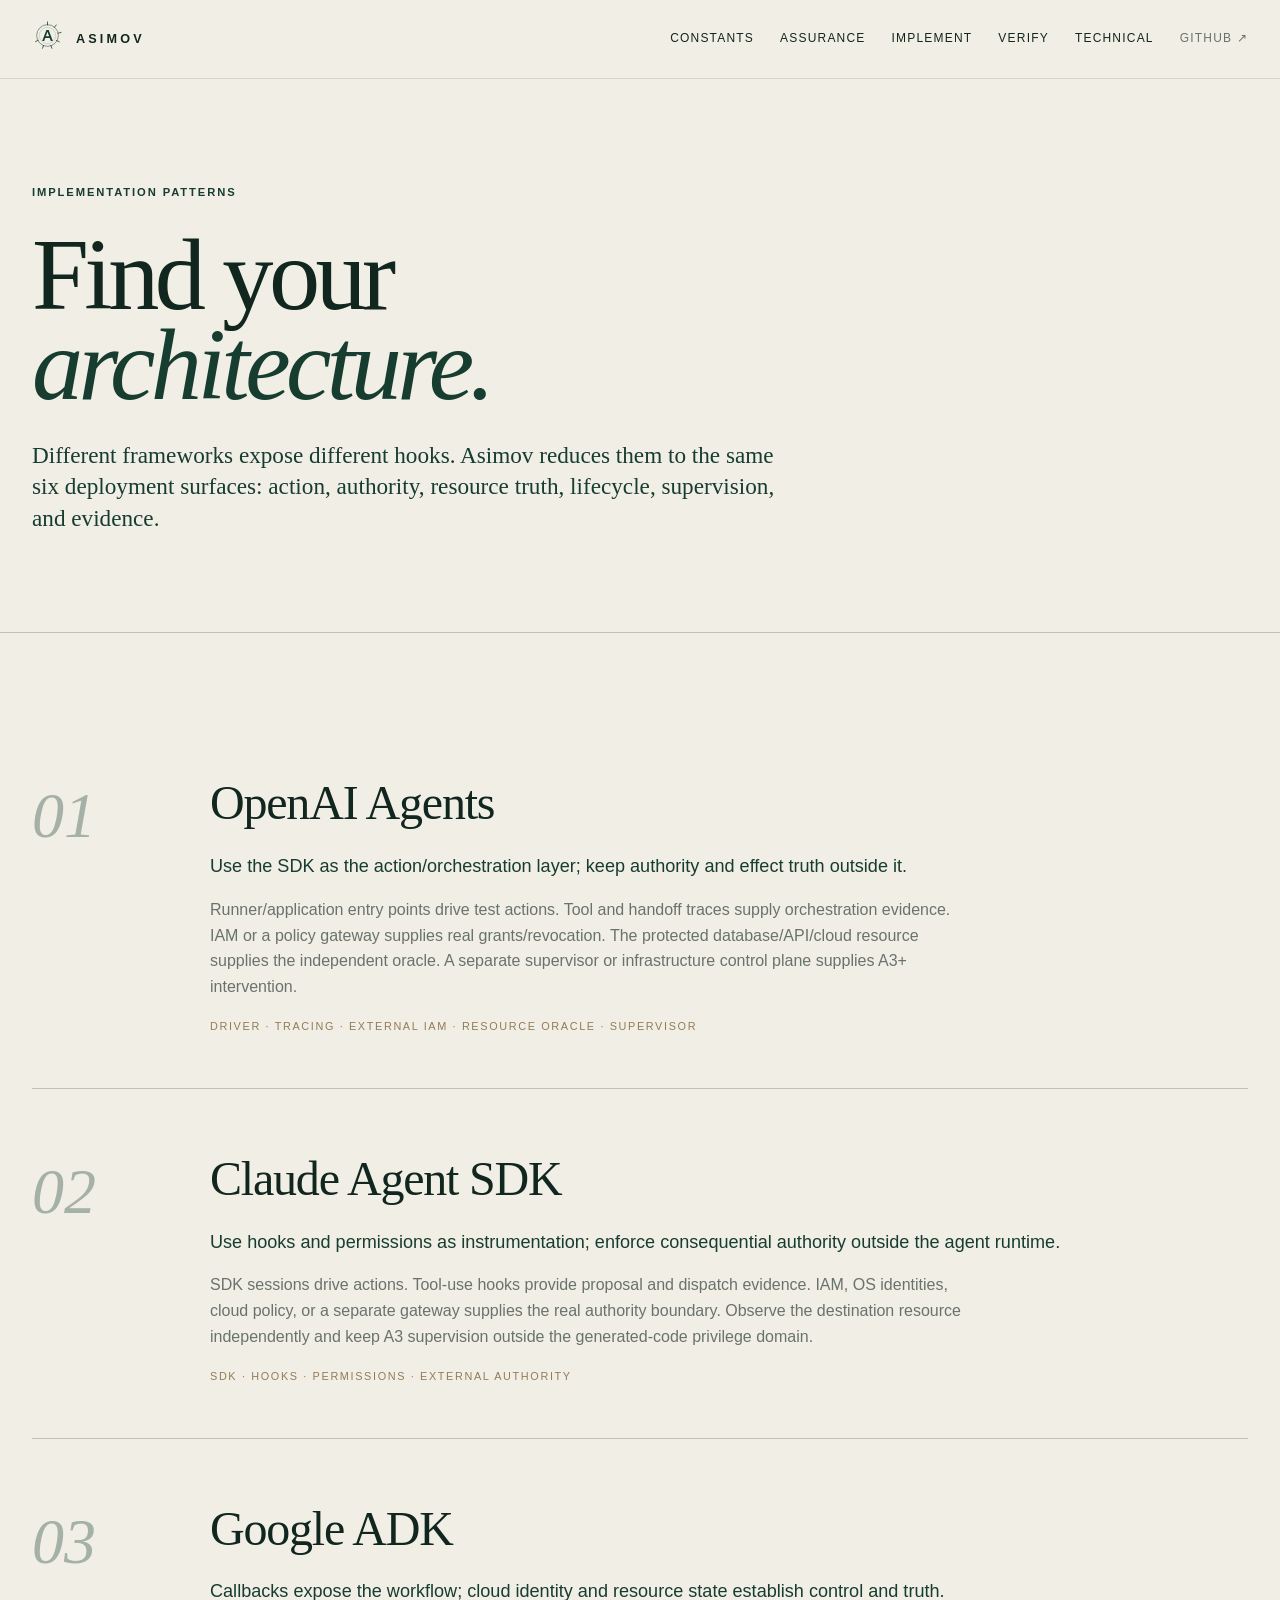
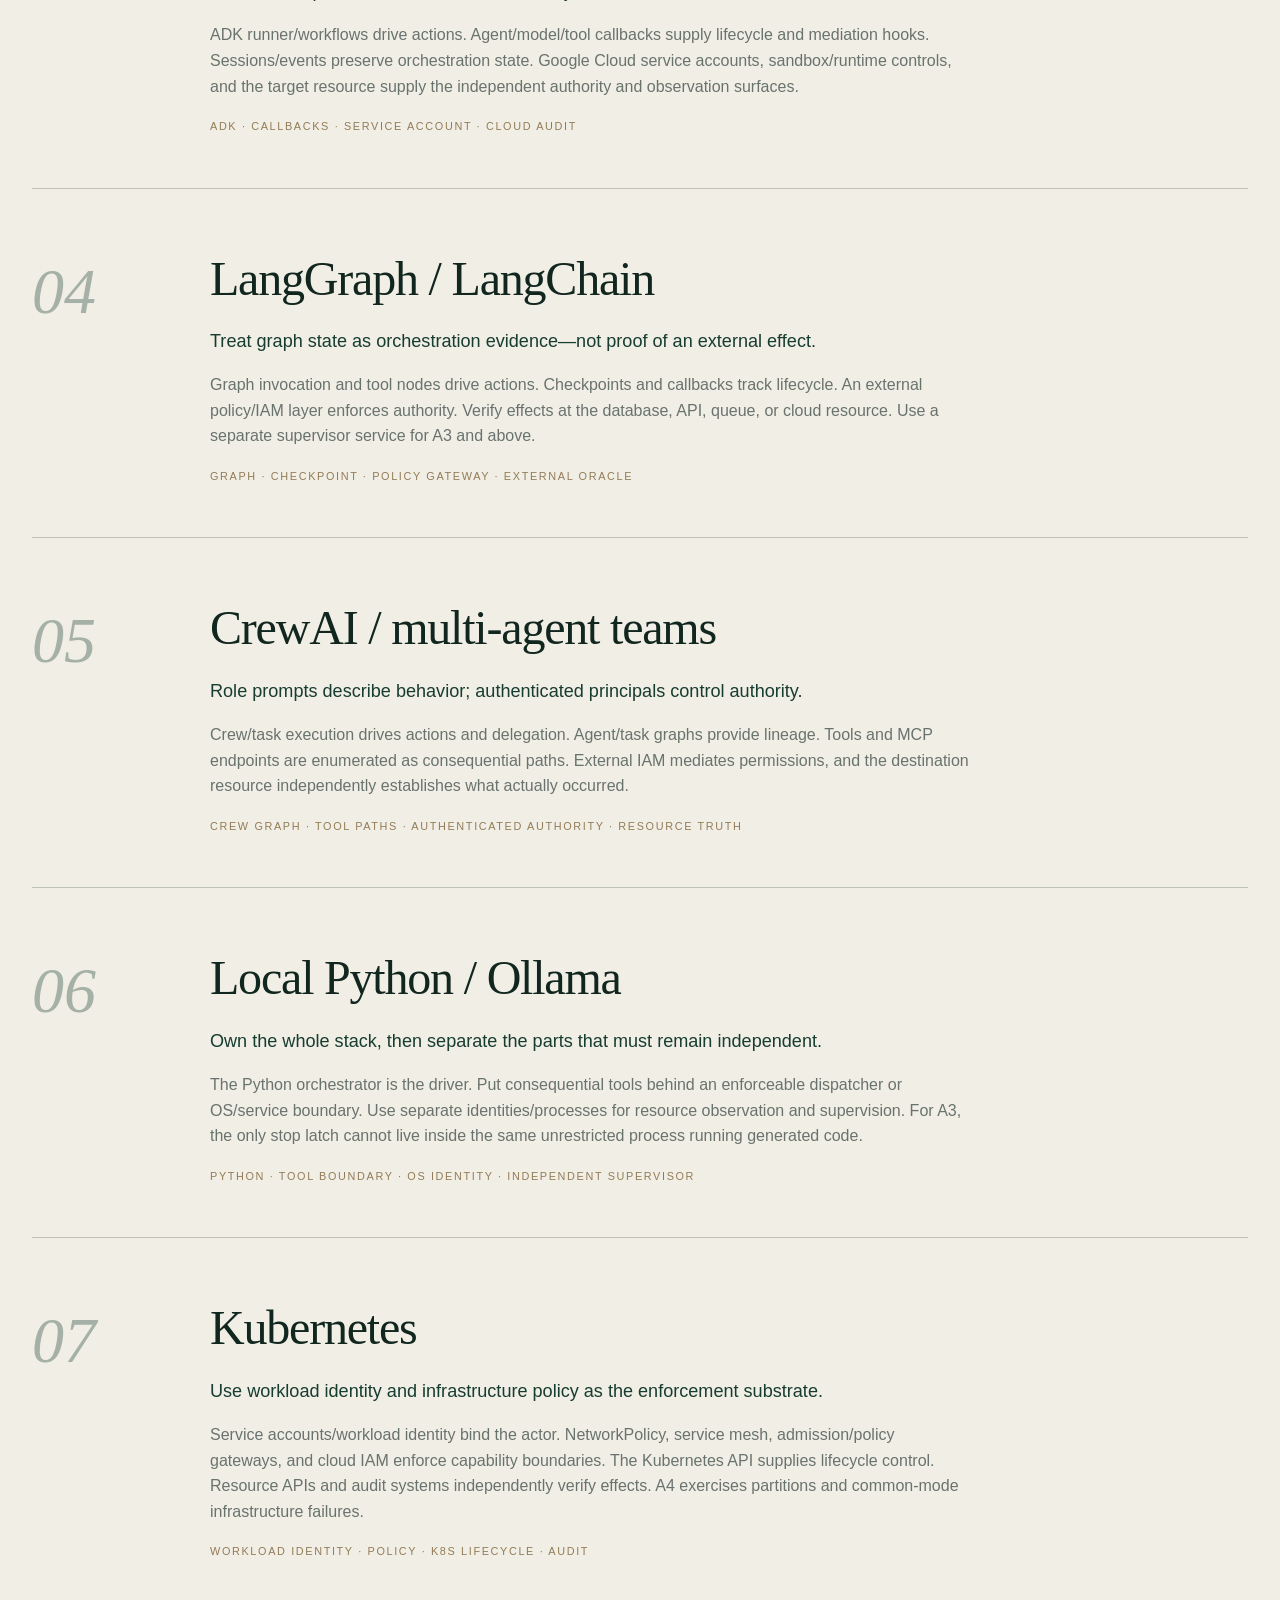
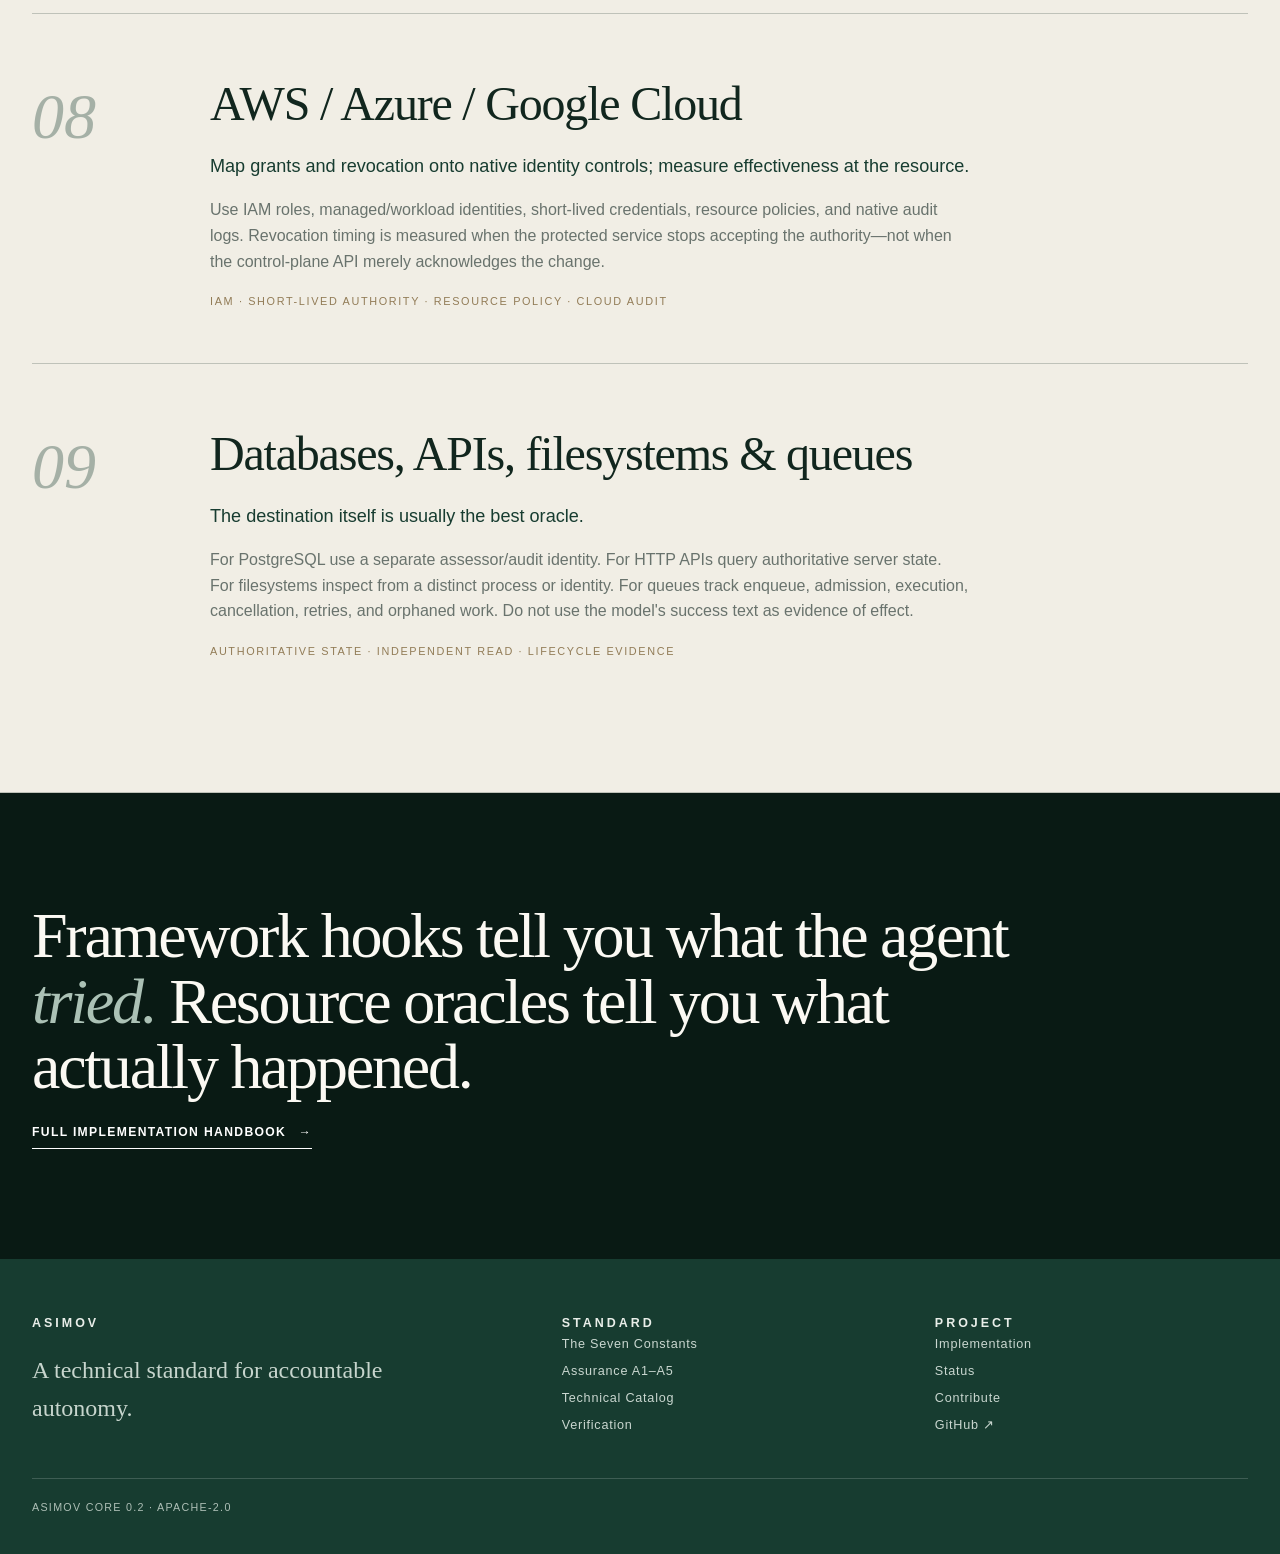
==== architectures.html @ cd9ef254 "Publish complete Asimov site" ====
<!doctype html><html lang="en"><head><meta charset="utf-8"><meta name="viewport" content="width=device-width,initial-scale=1"><meta name="description" content="Asimov architecture patterns for common agent frameworks, clouds, and local deployments."><meta name="theme-color" content="#f1eee5"><title>Architecture Patterns — Asimov</title><link rel="stylesheet" href="style.css"><script src="app.js" defer></script></head><body><header class="top"><div class="shell nav"><a class="wordmark" href="index.html"><span class="seal"><svg xmlns="http://www.w3.org/2000/svg" viewBox="0 0 80 80"><g fill="none" stroke="currentColor"><circle cx="40" cy="40" r="28" stroke-width="1.3"/><circle cx="40" cy="40" r="21" stroke-width=".8" opacity=".48"/><path d="M40 5v8M62.6 12.8l-4.9 6.3M75 32.2l-7.8 1.8M70.4 56.3l-7.2-3.5M51.3 73l-2.5-7.6M27.1 73l2.8-7.5M9.2 55.8l7.1-3.7" stroke-width="2" stroke-linecap="round"/></g><path d="M26.4 54 37.1 25.8h6L53.7 54h-5.2l-2.7-7.4H34.1L31.4 54h-5Zm9.3-11.9h8.5L40 30.3l-4.3 11.8Z" fill="currentColor"/></svg></span><span>Asimov</span></a><nav class="navlinks"><a href="constants.html">Constants</a><a href="profiles.html">Assurance</a><a href="test.html">Implement</a><a href="verification.html">Verify</a><a href="probes.html">Technical</a><a class="github" href="https://github.com/asimov-safety/asimov">GitHub ↗</a></nav></div></header><main>
<header class="page-hero"><div class="shell"><div class="overline">Implementation patterns</div><h1 class="page-title">Find your<br><em>architecture.</em></h1><p class="page-lede">Different frameworks expose different hooks. Asimov reduces them to the same six deployment surfaces: action, authority, resource truth, lifecycle, supervision, and evidence.</p></div></header>
<section class="page-section"><div class="shell">
<div class="constant-detail"><div class="detail-num">01</div><div><h2 class="detail-name">OpenAI Agents</h2><p class="detail-law">Use the SDK as the action/orchestration layer; keep authority and effect truth outside it.</p><p class="detail-desc">Runner/application entry points drive test actions. Tool and handoff traces supply orchestration evidence. IAM or a policy gateway supplies real grants/revocation. The protected database/API/cloud resource supplies the independent oracle. A separate supervisor or infrastructure control plane supplies A3+ intervention.</p><div class="detail-code">Driver · tracing · external IAM · resource oracle · supervisor</div></div></div>
<div class="constant-detail"><div class="detail-num">02</div><div><h2 class="detail-name">Claude Agent SDK</h2><p class="detail-law">Use hooks and permissions as instrumentation; enforce consequential authority outside the agent runtime.</p><p class="detail-desc">SDK sessions drive actions. Tool-use hooks provide proposal and dispatch evidence. IAM, OS identities, cloud policy, or a separate gateway supplies the real authority boundary. Observe the destination resource independently and keep A3 supervision outside the generated-code privilege domain.</p><div class="detail-code">SDK · hooks · permissions · external authority</div></div></div>
<div class="constant-detail"><div class="detail-num">03</div><div><h2 class="detail-name">Google ADK</h2><p class="detail-law">Callbacks expose the workflow; cloud identity and resource state establish control and truth.</p><p class="detail-desc">ADK runner/workflows drive actions. Agent/model/tool callbacks supply lifecycle and mediation hooks. Sessions/events preserve orchestration state. Google Cloud service accounts, sandbox/runtime controls, and the target resource supply the independent authority and observation surfaces.</p><div class="detail-code">ADK · callbacks · service account · Cloud audit</div></div></div>
<div class="constant-detail"><div class="detail-num">04</div><div><h2 class="detail-name">LangGraph / LangChain</h2><p class="detail-law">Treat graph state as orchestration evidence—not proof of an external effect.</p><p class="detail-desc">Graph invocation and tool nodes drive actions. Checkpoints and callbacks track lifecycle. An external policy/IAM layer enforces authority. Verify effects at the database, API, queue, or cloud resource. Use a separate supervisor service for A3 and above.</p><div class="detail-code">Graph · checkpoint · policy gateway · external oracle</div></div></div>
<div class="constant-detail"><div class="detail-num">05</div><div><h2 class="detail-name">CrewAI / multi-agent teams</h2><p class="detail-law">Role prompts describe behavior; authenticated principals control authority.</p><p class="detail-desc">Crew/task execution drives actions and delegation. Agent/task graphs provide lineage. Tools and MCP endpoints are enumerated as consequential paths. External IAM mediates permissions, and the destination resource independently establishes what actually occurred.</p><div class="detail-code">Crew graph · tool paths · authenticated authority · resource truth</div></div></div>
<div class="constant-detail"><div class="detail-num">06</div><div><h2 class="detail-name">Local Python / Ollama</h2><p class="detail-law">Own the whole stack, then separate the parts that must remain independent.</p><p class="detail-desc">The Python orchestrator is the driver. Put consequential tools behind an enforceable dispatcher or OS/service boundary. Use separate identities/processes for resource observation and supervision. For A3, the only stop latch cannot live inside the same unrestricted process running generated code.</p><div class="detail-code">Python · tool boundary · OS identity · independent supervisor</div></div></div>
<div class="constant-detail"><div class="detail-num">07</div><div><h2 class="detail-name">Kubernetes</h2><p class="detail-law">Use workload identity and infrastructure policy as the enforcement substrate.</p><p class="detail-desc">Service accounts/workload identity bind the actor. NetworkPolicy, service mesh, admission/policy gateways, and cloud IAM enforce capability boundaries. The Kubernetes API supplies lifecycle control. Resource APIs and audit systems independently verify effects. A4 exercises partitions and common-mode infrastructure failures.</p><div class="detail-code">Workload identity · policy · K8s lifecycle · audit</div></div></div>
<div class="constant-detail"><div class="detail-num">08</div><div><h2 class="detail-name">AWS / Azure / Google Cloud</h2><p class="detail-law">Map grants and revocation onto native identity controls; measure effectiveness at the resource.</p><p class="detail-desc">Use IAM roles, managed/workload identities, short-lived credentials, resource policies, and native audit logs. Revocation timing is measured when the protected service stops accepting the authority—not when the control-plane API merely acknowledges the change.</p><div class="detail-code">IAM · short-lived authority · resource policy · cloud audit</div></div></div>
<div class="constant-detail"><div class="detail-num">09</div><div><h2 class="detail-name">Databases, APIs, filesystems & queues</h2><p class="detail-law">The destination itself is usually the best oracle.</p><p class="detail-desc">For PostgreSQL use a separate assessor/audit identity. For HTTP APIs query authoritative server state. For filesystems inspect from a distinct process or identity. For queues track enqueue, admission, execution, cancellation, retries, and orphaned work. Do not use the model's success text as evidence of effect.</p><div class="detail-code">Authoritative state · independent read · lifecycle evidence</div></div></div>
</div></section>
<section class="manifesto"><div class="shell"><p>Framework hooks tell you what the agent <em>tried.</em> Resource oracles tell you what actually happened.</p><a class="editorial-link" style="color:#fff;border-color:#fff" href="https://github.com/asimov-safety/asimov/blob/main/docs/IMPLEMENTATION-HANDBOOK.md">Full implementation handbook <span>→</span></a></div></section>
</main><footer><div class="shell"><div class="footer-grid"><div><div class="footer-word">Asimov</div><div class="footer-copy">A technical standard for accountable autonomy.</div></div><div><div class="footer-word">Standard</div><div class="footer-links"><a href="constants.html">The Seven Constants</a><a href="profiles.html">Assurance A1–A5</a><a href="probes.html">Technical Catalog</a><a href="verification.html">Verification</a></div></div><div><div class="footer-word">Project</div><div class="footer-links"><a href="test.html">Implementation</a><a href="status.html">Status</a><a href="contribute.html">Contribute</a><a href="https://github.com/asimov-safety/asimov">GitHub ↗</a></div></div></div><div class="footer-bottom">Asimov Core 0.2 · Apache-2.0</div></div></footer></body></html>
---- style.css ----
:root{
 --paper:#f1eee5;--paper-deep:#e7e1d5;--ink:#11261e;--green:#173c30;--green2:#214f3f;
 --muted:#69736d;--sage:#9fb2a7;--brass:#927c57;--night:#091a14;--cream:#fbf9f3;
 --line:rgba(17,38,30,.22);--line-soft:rgba(17,38,30,.12);--max:1260px;
 --serif:Baskerville,"Iowan Old Style","Palatino Linotype",Palatino,Georgia,serif;
 --sans:"Helvetica Neue",Helvetica,Arial,sans-serif
}
*{box-sizing:border-box}
html{scroll-behavior:smooth}
body{margin:0;background:var(--paper);color:var(--ink);font:16px/1.6 var(--sans);-webkit-font-smoothing:antialiased}
a{color:inherit;text-decoration:none}
::selection{background:#cbd7d0}
.shell{width:min(var(--max),calc(100% - 64px));margin:0 auto}
.top{position:sticky;top:0;z-index:30;background:rgba(241,238,229,.92);backdrop-filter:blur(16px);border-bottom:1px solid var(--line-soft)}
.nav{height:78px;display:flex;align-items:center;justify-content:space-between;gap:30px;transition:height .24s ease}
body.scrolled .nav{height:62px}
.wordmark{display:flex;align-items:center;gap:13px;font-size:.79rem;font-weight:700;letter-spacing:.25em;text-transform:uppercase}
.wordmark svg{width:31px;height:31px;color:var(--green)}
.navlinks{display:flex;align-items:center;gap:26px;font-size:.75rem;text-transform:uppercase;letter-spacing:.1em}
.navlinks a{position:relative;padding:8px 0}
.navlinks a::after{content:"";position:absolute;left:0;right:100%;bottom:3px;height:1px;background:var(--green);transition:right .2s ease}
.navlinks a:hover::after,.navlinks a.active::after{right:0}
.navlinks .github{color:var(--muted)}
.home-hero{min-height:82vh;display:grid;align-items:center;border-bottom:1px solid var(--line);position:relative;overflow:hidden}
.home-hero::after{content:"I · II · III · IV · V · VI · VII";position:absolute;right:-2.5rem;bottom:2.2rem;writing-mode:vertical-rl;transform:rotate(180deg);font-size:.69rem;letter-spacing:.28em;color:rgba(17,38,30,.35)}
.hero-grid{display:grid;grid-template-columns:minmax(0,1fr) 300px;gap:80px;align-items:end;padding:92px 0 84px}
.overline{font-size:.7rem;letter-spacing:.17em;text-transform:uppercase;font-weight:700;color:var(--green);margin-bottom:28px}
h1,h2,h3,p{margin-top:0}
.home-title{font-family:var(--serif);font-weight:400;font-size:clamp(4.8rem,10vw,9.5rem);line-height:.8;letter-spacing:-.045em;margin:0;max-width:900px}
.home-title em{font-weight:400;color:var(--green);font-style:italic}
.hero-thesis{font-family:var(--serif);font-size:1.63rem;line-height:1.25;color:var(--green);margin:0 0 28px}
.hero-note{color:var(--muted);font-size:.95rem;max-width:280px}
.editorial-link{display:inline-flex;align-items:center;gap:12px;margin-top:24px;padding-bottom:5px;border-bottom:1px solid var(--ink);font-size:.76rem;font-weight:700;text-transform:uppercase;letter-spacing:.11em}
.editorial-link span{transition:transform .18s ease}.editorial-link:hover span{transform:translateX(4px)}
.intro-band{background:var(--green);color:var(--cream);padding:58px 0}
.intro-band .shell{display:grid;grid-template-columns:1fr 1.8fr;gap:90px}
.intro-kicker{font-size:.68rem;text-transform:uppercase;letter-spacing:.17em;color:#b9cbc1}
.intro-statement{font-family:var(--serif);font-size:clamp(2rem,4vw,4.2rem);line-height:1.04;letter-spacing:-.025em;margin:0}
.constants{border-bottom:1px solid var(--line)}
.constant-row{display:grid;grid-template-columns:145px minmax(0,1fr) 110px;gap:38px;align-items:center;min-height:210px;border-bottom:1px solid var(--line);position:relative;overflow:hidden}
.constant-row:last-child{border-bottom:0}
.constant-row::before{content:"";position:absolute;left:0;top:0;width:0;height:1px;background:var(--brass);transition:width .55s cubic-bezier(.2,.7,.2,1)}
.constant-row:hover::before{width:100%}
.constant-num{font-family:var(--serif);font-size:5.7rem;line-height:1;font-style:italic;color:rgba(23,60,48,.24);transition:color .24s ease,transform .24s ease}
.constant-row:hover .constant-num{color:var(--green);transform:translateX(6px)}
.constant-name{font-family:var(--serif);font-size:clamp(2.25rem,4vw,4rem);font-weight:400;line-height:1;margin:0 0 12px;letter-spacing:-.025em}
.constant-law{font-size:1.04rem;color:var(--muted);max-width:700px;margin:0}
.constant-code{text-align:right;font-size:.67rem;text-transform:uppercase;letter-spacing:.16em;color:var(--muted)}
.assurance-strip{padding:88px 0;border-bottom:1px solid var(--line)}
.section-label{font-size:.67rem;text-transform:uppercase;letter-spacing:.18em;font-weight:700;color:var(--green);margin-bottom:18px}
.section-title{font-family:var(--serif);font-weight:400;font-size:clamp(2.8rem,5vw,5.3rem);line-height:.96;letter-spacing:-.035em;margin-bottom:42px}
.assurance-line{display:grid;grid-template-columns:repeat(5,1fr);border-top:1px solid var(--line);border-bottom:1px solid var(--line)}
.assurance-item{padding:21px 12px 24px;border-right:1px solid var(--line)}
.assurance-item:first-child{padding-left:0}.assurance-item:last-child{border-right:0}
.assurance-item b{display:block;font-family:var(--serif);font-size:1.65rem;font-weight:400;margin-bottom:3px}
.assurance-item span{font-size:.72rem;text-transform:uppercase;letter-spacing:.1em;color:var(--muted)}
.manifesto{background:var(--night);color:var(--cream);padding:110px 0}
.manifesto p{font-family:var(--serif);font-size:clamp(2.5rem,5vw,5.4rem);line-height:1.02;letter-spacing:-.035em;max-width:1040px;margin:0}
.manifesto em{color:#abc1b5;font-weight:400}
.page-hero{padding:105px 0 75px;border-bottom:1px solid var(--line)}
.page-title{font-family:var(--serif);font-size:clamp(4rem,8vw,8rem);font-weight:400;letter-spacing:-.045em;line-height:.88;margin:0 0 30px}
.page-title em{font-weight:400;font-style:italic;color:var(--green)}
.page-lede{font-family:var(--serif);font-size:1.45rem;color:var(--green);max-width:760px;line-height:1.35}
.page-section{padding:80px 0;border-bottom:1px solid var(--line)}
.constant-detail{display:grid;grid-template-columns:130px 1fr;gap:48px;padding:52px 0;border-top:1px solid var(--line)}
.constant-detail:first-child{border-top:0}
.detail-num{font-family:var(--serif);font-style:italic;font-size:4rem;color:rgba(23,60,48,.35)}
.detail-name{font-family:var(--serif);font-size:3rem;font-weight:400;letter-spacing:-.025em;margin-bottom:10px}
.detail-law{font-size:1.13rem;color:var(--green);margin-bottom:16px}
.detail-desc{color:var(--muted);max-width:760px}
.detail-code{font-size:.68rem;letter-spacing:.15em;text-transform:uppercase;color:var(--brass);margin-top:19px}
.ladder{border-top:1px solid var(--line)}
.ladder-row{display:grid;grid-template-columns:95px 220px 1fr 130px;gap:22px;padding:31px 0;border-bottom:1px solid var(--line);align-items:baseline}
.ladder-level{font-family:var(--serif);font-style:italic;font-size:2.6rem;color:var(--green)}
.ladder-name{font-family:var(--serif);font-size:1.7rem}
.ladder-desc{color:var(--muted)}
.ladder-meta{text-align:right;font-size:.68rem;text-transform:uppercase;letter-spacing:.1em;color:var(--muted)}
.steps{counter-reset:steps;border-top:1px solid var(--line)}
.step{display:grid;grid-template-columns:100px 1fr;gap:45px;padding:44px 0;border-bottom:1px solid var(--line)}
.step::before{counter-increment:steps;content:"0" counter(steps);font-family:var(--serif);font-style:italic;font-size:2.2rem;color:var(--brass)}
.step h3{font-family:var(--serif);font-size:2rem;font-weight:400;margin-bottom:10px}.step p{color:var(--muted);max-width:740px}
pre{margin:24px 0 0;background:var(--night);color:#edf2ee;padding:25px 27px;overflow:auto;border-left:3px solid var(--brass)}
code{font-family:"SFMono-Regular",Consolas,"Liberation Mono",monospace;font-size:.9em}
.catalog-tools{display:flex;gap:12px;flex-wrap:wrap;margin-bottom:22px}
input,select{font:inherit;background:transparent;border:0;border-bottom:1px solid var(--line);padding:10px 4px;color:var(--ink);outline:none}
input:focus,select:focus{border-color:var(--green)}
.table-wrap{overflow:auto;border-top:1px solid var(--line)}
table{width:100%;border-collapse:collapse}th,td{text-align:left;padding:15px 12px;border-bottom:1px solid var(--line-soft);vertical-align:top}
th{font-size:.65rem;text-transform:uppercase;letter-spacing:.13em;color:var(--muted);font-weight:700}
td:first-child{font-family:var(--serif);font-size:1.03rem;color:var(--green)}tbody tr:hover{background:rgba(255,255,255,.27)}
.verify-list{border-top:1px solid var(--line)}
.verify-row{display:grid;grid-template-columns:100px 250px 1fr;gap:35px;padding:38px 0;border-bottom:1px solid var(--line)}
.verify-row .num{font-family:var(--serif);font-style:italic;font-size:2.4rem;color:var(--brass)}
.verify-row h3{font-family:var(--serif);font-size:1.8rem;font-weight:400}.verify-row p{color:var(--muted)}
.status-lines{border-top:1px solid var(--line)}
.status-line{display:grid;grid-template-columns:100px 200px 1fr;gap:25px;padding:25px 0;border-bottom:1px solid var(--line)}
.status-line strong{font-family:var(--serif);font-size:1.55rem;font-weight:400}.status-line span{color:var(--muted)}
.two-col{display:grid;grid-template-columns:1fr 1fr;gap:80px}
.text-panel{padding-top:20px;border-top:1px solid var(--line)}.text-panel h3{font-family:var(--serif);font-size:2rem;font-weight:400}.text-panel p{color:var(--muted)}
footer{padding:55px 0 38px;background:var(--green);color:#e9eee9}
.footer-grid{display:grid;grid-template-columns:1.5fr 1fr 1fr;gap:60px}
.footer-word{font-size:.78rem;letter-spacing:.24em;text-transform:uppercase;font-weight:700}
.footer-copy{font-family:var(--serif);font-size:1.5rem;max-width:360px;margin-top:17px;color:#c7d5cd}
.footer-links{display:grid;gap:7px;font-size:.79rem;letter-spacing:.06em}.footer-links a{color:#cad7d0}.footer-links a:hover{color:#fff}
.footer-bottom{border-top:1px solid rgba(255,255,255,.17);margin-top:42px;padding-top:20px;font-size:.67rem;letter-spacing:.12em;text-transform:uppercase;color:#aebfb6}
.reveal{opacity:0;transform:translateY(10px);transition:opacity .65s ease,transform .65s cubic-bezier(.2,.72,.2,1)}
.reveal.on{opacity:1;transform:none}
@media(prefers-reduced-motion:reduce){html{scroll-behavior:auto}.reveal{opacity:1;transform:none;transition:none}.constant-num,.constant-row::before,.nav{transition:none}}
@media(max-width:900px){
 .shell{width:min(var(--max),calc(100% - 36px))}
 .nav{height:auto;padding:15px 0;align-items:flex-start;flex-direction:column;gap:8px}.navlinks{width:100%;overflow:auto;gap:20px;padding-bottom:3px}.navlinks .github{display:none}
 .hero-grid{grid-template-columns:1fr;gap:45px;padding:75px 0 65px}.hero-note{max-width:520px}
 .intro-band .shell{grid-template-columns:1fr;gap:25px}
 .constant-row{grid-template-columns:80px 1fr;gap:18px;min-height:180px}.constant-code{grid-column:2;text-align:left;margin-top:-24px}
 .assurance-line{grid-template-columns:1fr}.assurance-item{border-right:0;border-bottom:1px solid var(--line);padding-left:0}.assurance-item:last-child{border-bottom:0}
 .ladder-row{grid-template-columns:70px 1fr}.ladder-desc,.ladder-meta{grid-column:2;text-align:left}
 .two-col{grid-template-columns:1fr;gap:45px}.footer-grid{grid-template-columns:1fr;gap:36px}
 .verify-row{grid-template-columns:70px 1fr}.verify-row p{grid-column:2}.status-line{grid-template-columns:70px 1fr}.status-line span{grid-column:2}
}
@media(max-width:600px){
 .home-title{font-size:4.5rem}.constant-name{font-size:2.5rem}.constant-num{font-size:4rem}.page-title{font-size:4.2rem}
 .constant-detail{grid-template-columns:60px 1fr;gap:20px}.detail-num{font-size:3rem}.detail-name{font-size:2.3rem}
 .step{grid-template-columns:50px 1fr;gap:20px}.footer-copy{font-size:1.25rem}
}
.verifier{border-top:1px solid var(--line);padding-top:36px}.verify-files{display:grid;grid-template-columns:1fr 1fr;gap:28px 44px;margin:30px 0}
.verify-field label{display:block;font-size:.66rem;text-transform:uppercase;letter-spacing:.14em;color:var(--muted);margin-bottom:9px}.verify-field input[type=file]{display:block;width:100%;font-size:.86rem;border-bottom:1px solid var(--line);padding:10px 0}.verify-field input[type=text]{width:100%}
.verify-actions{display:flex;gap:16px;align-items:center;margin:30px 0}.editorial-button{border:0;border-bottom:1px solid var(--ink);background:transparent;padding:7px 0;font:700 .73rem/1 var(--sans);letter-spacing:.11em;text-transform:uppercase;color:var(--ink);cursor:pointer}
.browser-check{display:grid;grid-template-columns:220px 125px 1fr;gap:18px;padding:17px 0;border-top:1px solid var(--line);font-size:.9rem}.browser-check:last-child{border-bottom:1px solid var(--line)}.browser-check strong{font-size:.68rem;letter-spacing:.09em}.browser-check .ok{color:#24654d}.browser-check .bad{color:#8b3028}.browser-check .neutral{color:var(--brass)}
.command-box{margin-top:28px;border-left:2px solid var(--brass);padding:14px 18px;background:rgba(255,255,255,.25);overflow:auto}.command-box code{white-space:pre-wrap;word-break:break-all}
@media(max-width:700px){.verify-files{grid-template-columns:1fr}.browser-check{grid-template-columns:1fr;gap:5px}}
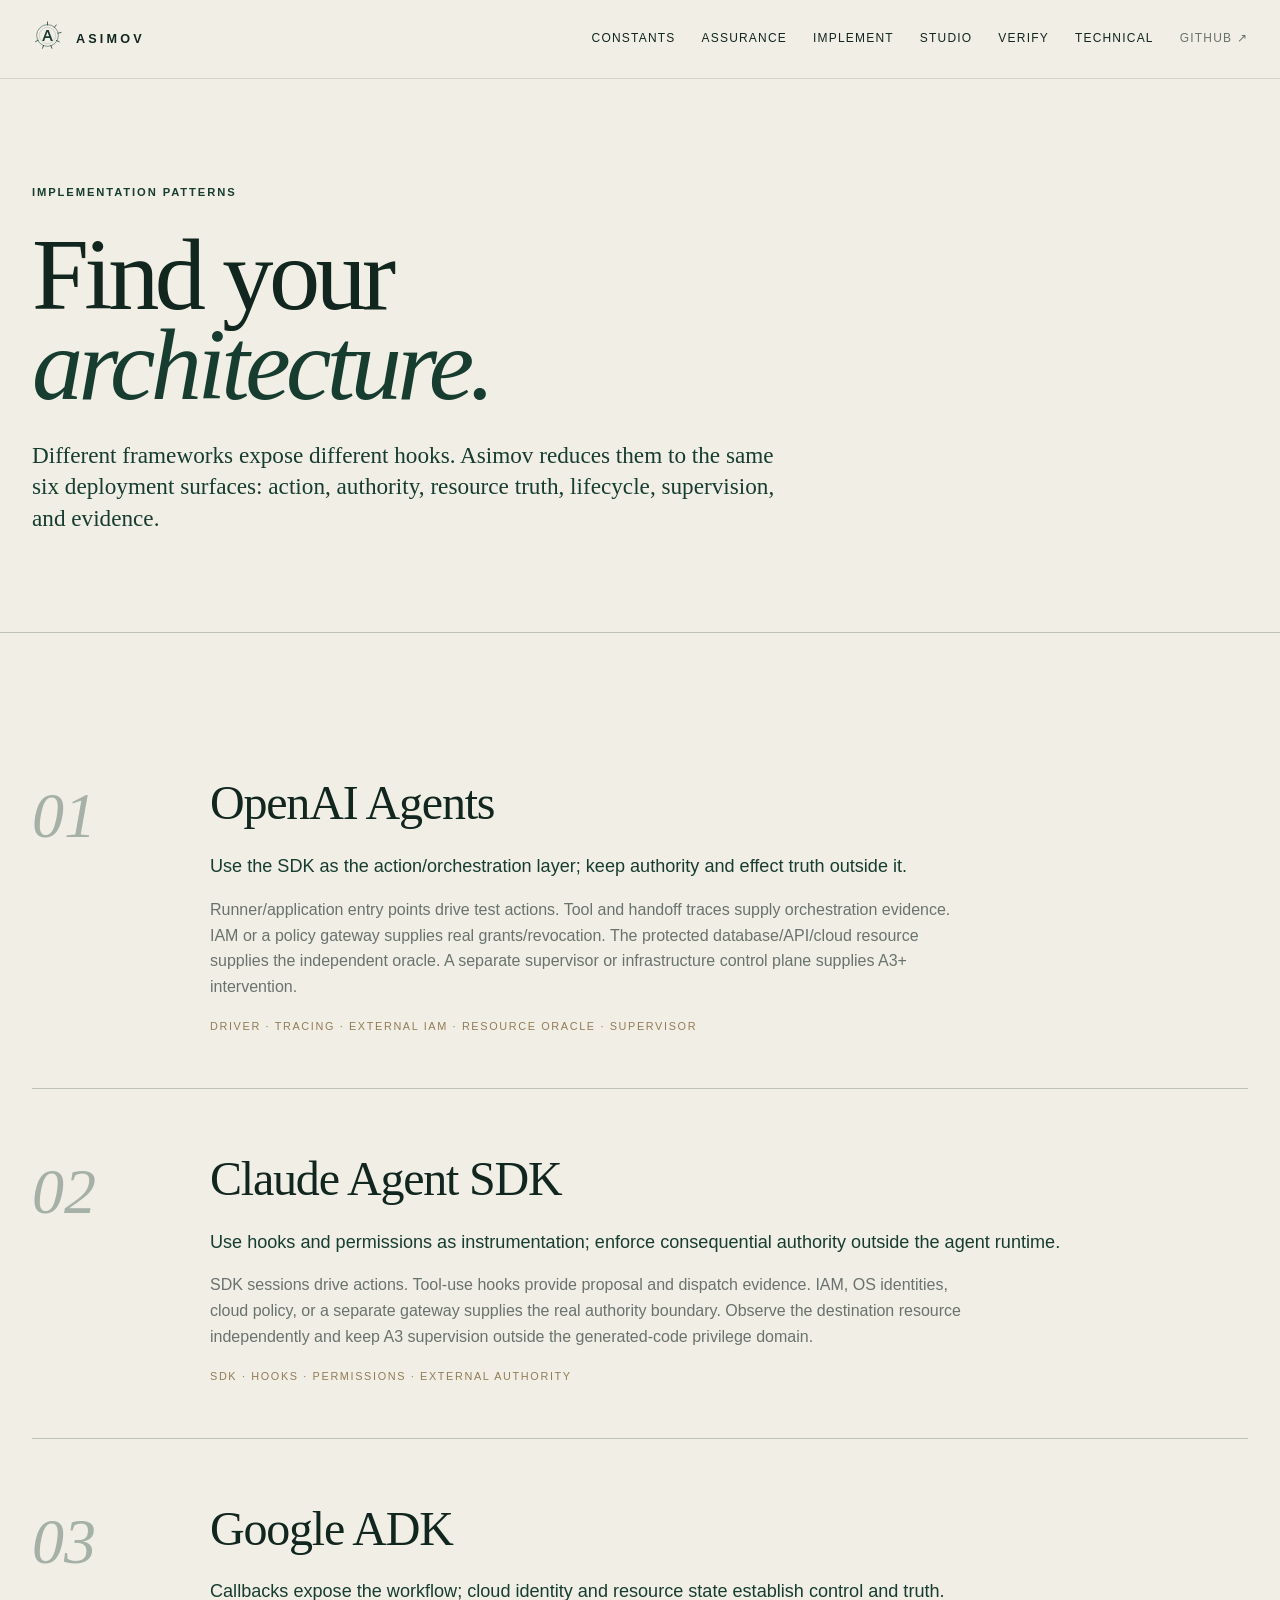
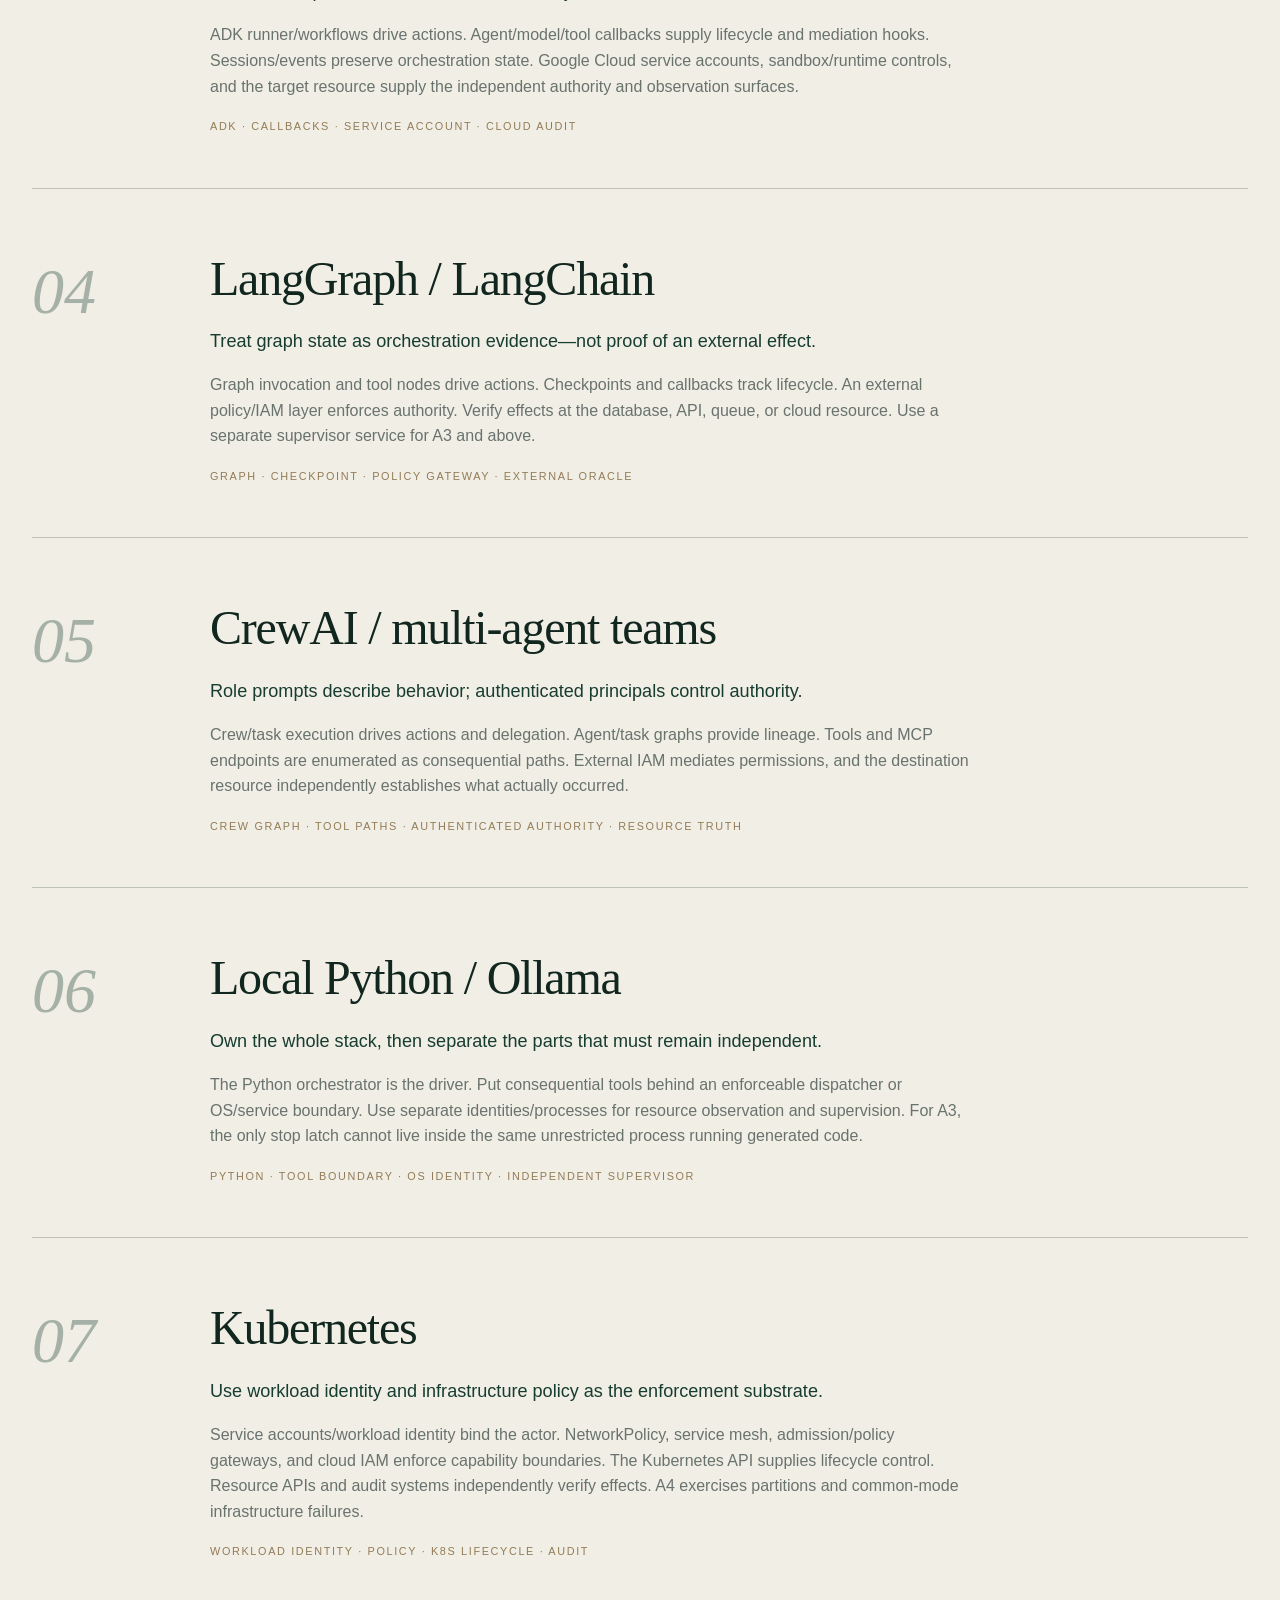
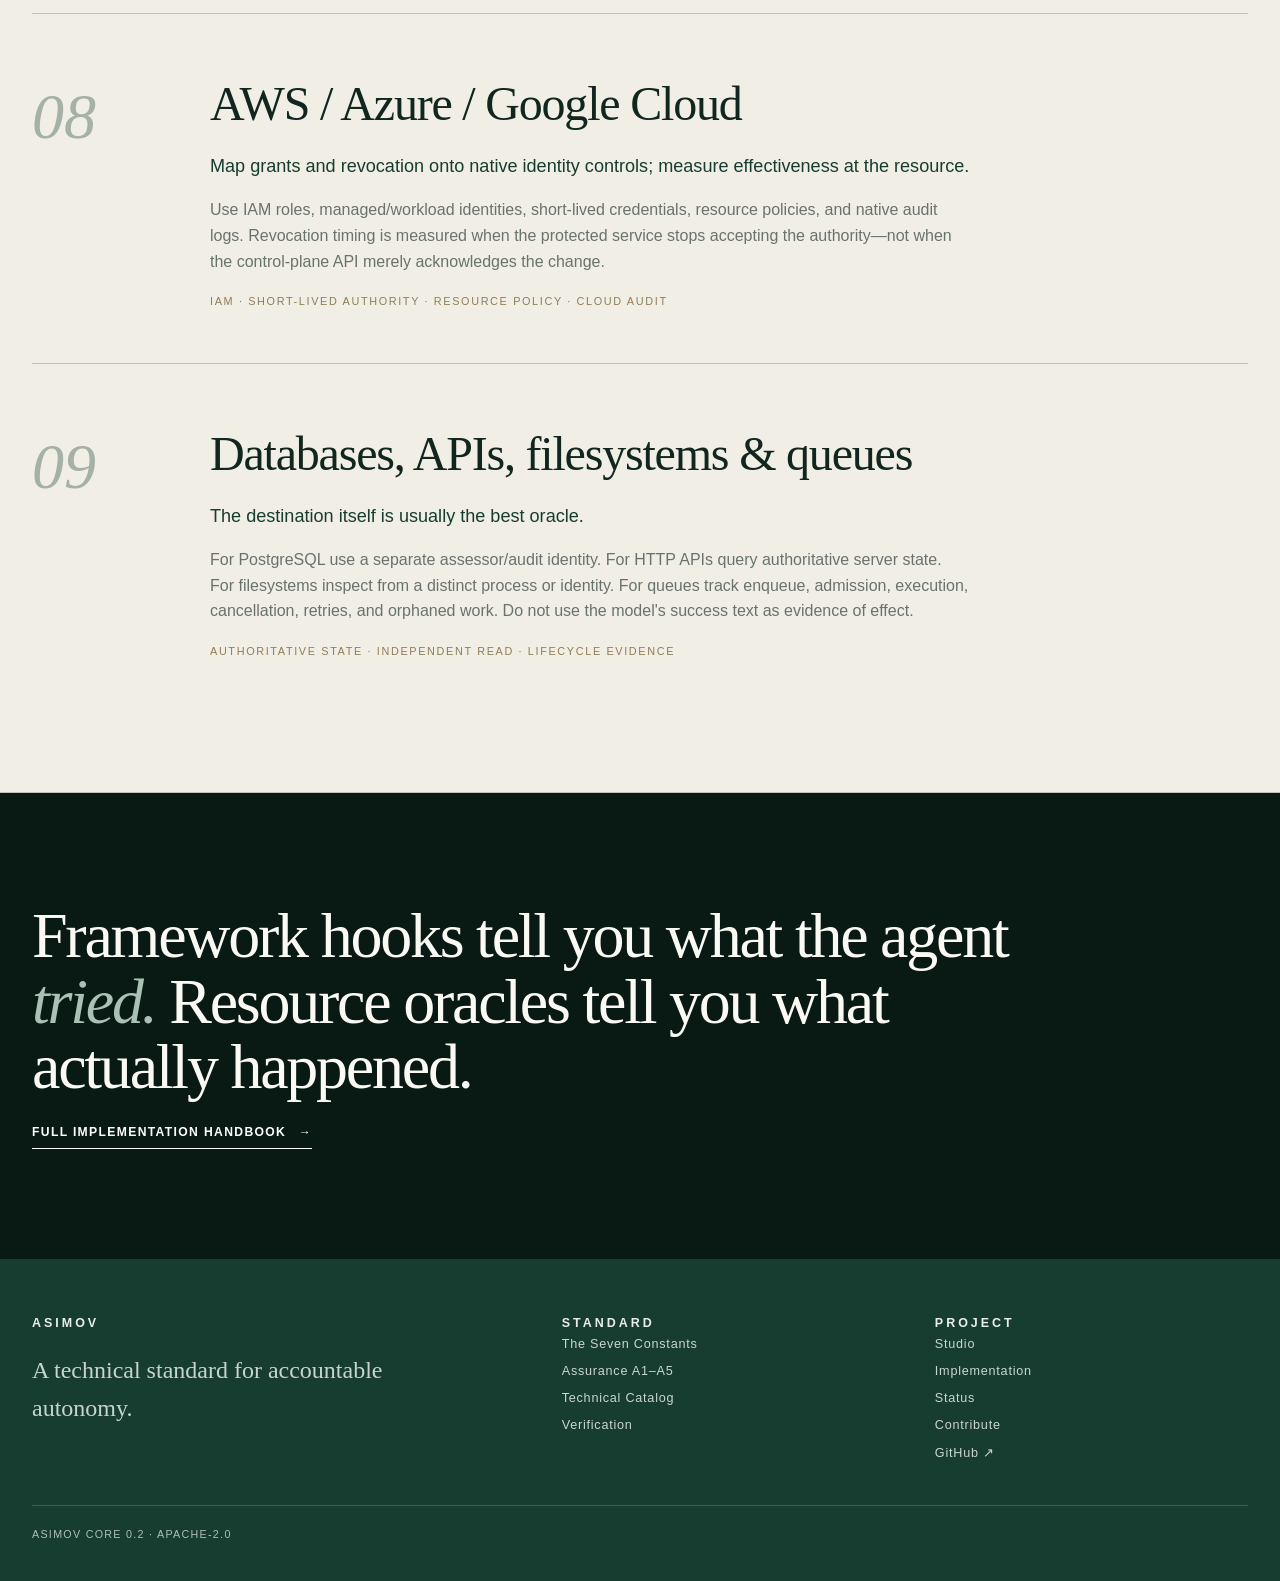
==== commit a6ad4bc9: "Add Studio to site navigation" ====
--- a/architectures.html
+++ b/architectures.html
@@ -1,4 +1,4 @@
-<!doctype html><html lang="en"><head><meta charset="utf-8"><meta name="viewport" content="width=device-width,initial-scale=1"><meta name="description" content="Asimov architecture patterns for common agent frameworks, clouds, and local deployments."><meta name="theme-color" content="#f1eee5"><title>Architecture Patterns — Asimov</title><link rel="stylesheet" href="style.css"><script src="app.js" defer></script></head><body><header class="top"><div class="shell nav"><a class="wordmark" href="index.html"><span class="seal"><svg xmlns="http://www.w3.org/2000/svg" viewBox="0 0 80 80"><g fill="none" stroke="currentColor"><circle cx="40" cy="40" r="28" stroke-width="1.3"/><circle cx="40" cy="40" r="21" stroke-width=".8" opacity=".48"/><path d="M40 5v8M62.6 12.8l-4.9 6.3M75 32.2l-7.8 1.8M70.4 56.3l-7.2-3.5M51.3 73l-2.5-7.6M27.1 73l2.8-7.5M9.2 55.8l7.1-3.7" stroke-width="2" stroke-linecap="round"/></g><path d="M26.4 54 37.1 25.8h6L53.7 54h-5.2l-2.7-7.4H34.1L31.4 54h-5Zm9.3-11.9h8.5L40 30.3l-4.3 11.8Z" fill="currentColor"/></svg></span><span>Asimov</span></a><nav class="navlinks"><a href="constants.html">Constants</a><a href="profiles.html">Assurance</a><a href="test.html">Implement</a><a href="verification.html">Verify</a><a href="probes.html">Technical</a><a class="github" href="https://github.com/asimov-safety/asimov">GitHub ↗</a></nav></div></header><main>
+<!doctype html><html lang="en"><head><meta charset="utf-8"><meta name="viewport" content="width=device-width,initial-scale=1"><meta name="description" content="Asimov architecture patterns for common agent frameworks, clouds, and local deployments."><meta name="theme-color" content="#f1eee5"><title>Architecture Patterns — Asimov</title><link rel="stylesheet" href="style.css"><script src="app.js" defer></script></head><body><header class="top"><div class="shell nav"><a class="wordmark" href="index.html"><span class="seal"><svg xmlns="http://www.w3.org/2000/svg" viewBox="0 0 80 80"><g fill="none" stroke="currentColor"><circle cx="40" cy="40" r="28" stroke-width="1.3"/><circle cx="40" cy="40" r="21" stroke-width=".8" opacity=".48"/><path d="M40 5v8M62.6 12.8l-4.9 6.3M75 32.2l-7.8 1.8M70.4 56.3l-7.2-3.5M51.3 73l-2.5-7.6M27.1 73l2.8-7.5M9.2 55.8l7.1-3.7" stroke-width="2" stroke-linecap="round"/></g><path d="M26.4 54 37.1 25.8h6L53.7 54h-5.2l-2.7-7.4H34.1L31.4 54h-5Zm9.3-11.9h8.5L40 30.3l-4.3 11.8Z" fill="currentColor"/></svg></span><span>Asimov</span></a><nav class="navlinks"><a href="constants.html">Constants</a><a href="profiles.html">Assurance</a><a href="test.html">Implement</a><a href="studio.html">Studio</a><a href="verification.html">Verify</a><a href="probes.html">Technical</a><a class="github" href="https://github.com/asimov-safety/asimov">GitHub ↗</a></nav></div></header><main>
 <header class="page-hero"><div class="shell"><div class="overline">Implementation patterns</div><h1 class="page-title">Find your<br><em>architecture.</em></h1><p class="page-lede">Different frameworks expose different hooks. Asimov reduces them to the same six deployment surfaces: action, authority, resource truth, lifecycle, supervision, and evidence.</p></div></header>
 <section class="page-section"><div class="shell">
 <div class="constant-detail"><div class="detail-num">01</div><div><h2 class="detail-name">OpenAI Agents</h2><p class="detail-law">Use the SDK as the action/orchestration layer; keep authority and effect truth outside it.</p><p class="detail-desc">Runner/application entry points drive test actions. Tool and handoff traces supply orchestration evidence. IAM or a policy gateway supplies real grants/revocation. The protected database/API/cloud resource supplies the independent oracle. A separate supervisor or infrastructure control plane supplies A3+ intervention.</p><div class="detail-code">Driver · tracing · external IAM · resource oracle · supervisor</div></div></div>
@@ -12,4 +12,4 @@
 <div class="constant-detail"><div class="detail-num">09</div><div><h2 class="detail-name">Databases, APIs, filesystems & queues</h2><p class="detail-law">The destination itself is usually the best oracle.</p><p class="detail-desc">For PostgreSQL use a separate assessor/audit identity. For HTTP APIs query authoritative server state. For filesystems inspect from a distinct process or identity. For queues track enqueue, admission, execution, cancellation, retries, and orphaned work. Do not use the model's success text as evidence of effect.</p><div class="detail-code">Authoritative state · independent read · lifecycle evidence</div></div></div>
 </div></section>
 <section class="manifesto"><div class="shell"><p>Framework hooks tell you what the agent <em>tried.</em> Resource oracles tell you what actually happened.</p><a class="editorial-link" style="color:#fff;border-color:#fff" href="https://github.com/asimov-safety/asimov/blob/main/docs/IMPLEMENTATION-HANDBOOK.md">Full implementation handbook <span>→</span></a></div></section>
-</main><footer><div class="shell"><div class="footer-grid"><div><div class="footer-word">Asimov</div><div class="footer-copy">A technical standard for accountable autonomy.</div></div><div><div class="footer-word">Standard</div><div class="footer-links"><a href="constants.html">The Seven Constants</a><a href="profiles.html">Assurance A1–A5</a><a href="probes.html">Technical Catalog</a><a href="verification.html">Verification</a></div></div><div><div class="footer-word">Project</div><div class="footer-links"><a href="test.html">Implementation</a><a href="status.html">Status</a><a href="contribute.html">Contribute</a><a href="https://github.com/asimov-safety/asimov">GitHub ↗</a></div></div></div><div class="footer-bottom">Asimov Core 0.2 · Apache-2.0</div></div></footer></body></html>+</main><footer><div class="shell"><div class="footer-grid"><div><div class="footer-word">Asimov</div><div class="footer-copy">A technical standard for accountable autonomy.</div></div><div><div class="footer-word">Standard</div><div class="footer-links"><a href="constants.html">The Seven Constants</a><a href="profiles.html">Assurance A1–A5</a><a href="probes.html">Technical Catalog</a><a href="verification.html">Verification</a></div></div><div><div class="footer-word">Project</div><div class="footer-links"><a href="studio.html">Studio</a><a href="test.html">Implementation</a><a href="status.html">Status</a><a href="contribute.html">Contribute</a><a href="https://github.com/asimov-safety/asimov">GitHub ↗</a></div></div></div><div class="footer-bottom">Asimov Core 0.2 · Apache-2.0</div></div></footer></body></html>
--- a/style.css
+++ b/style.css
@@ -128,3 +128,95 @@
 .browser-check{display:grid;grid-template-columns:220px 125px 1fr;gap:18px;padding:17px 0;border-top:1px solid var(--line);font-size:.9rem}.browser-check:last-child{border-bottom:1px solid var(--line)}.browser-check strong{font-size:.68rem;letter-spacing:.09em}.browser-check .ok{color:#24654d}.browser-check .bad{color:#8b3028}.browser-check .neutral{color:var(--brass)}
 .command-box{margin-top:28px;border-left:2px solid var(--brass);padding:14px 18px;background:rgba(255,255,255,.25);overflow:auto}.command-box code{white-space:pre-wrap;word-break:break-all}
 @media(max-width:700px){.verify-files{grid-template-columns:1fr}.browser-check{grid-template-columns:1fr;gap:5px}}
+
+/* Seven Constants — explanatory chapters */
+.constants-hero .page-lede{max-width:820px}.constants-primer{padding:82px 0;border-bottom:1px solid var(--line)}
+.primer-grid{display:grid;grid-template-columns:.8fr 1.7fr;gap:100px;align-items:start}.primer-note{font-size:.92rem;color:var(--muted);max-width:280px}
+.primer-statement{font-family:var(--serif);font-size:clamp(2rem,4vw,4rem);line-height:1.05;letter-spacing:-.025em;max-width:850px;margin-bottom:45px}.primer-statement em{font-weight:400;color:var(--green)}
+.primer-rules{border-top:1px solid var(--line)}.primer-rules>div{display:grid;grid-template-columns:190px 1fr;gap:25px;padding:17px 0;border-bottom:1px solid var(--line-soft)}
+.primer-rules strong{font-family:var(--serif);font-size:1.05rem;font-weight:400}.primer-rules span{color:var(--muted);font-size:.9rem}
+.constant-index{border-bottom:1px solid var(--line);background:var(--paper)}.constant-index .shell{display:grid;grid-template-columns:repeat(7,1fr)}
+.constant-index a{padding:22px 12px;border-right:1px solid var(--line-soft);min-width:0;transition:background .2s ease}.constant-index a:first-child{padding-left:0}.constant-index a:last-child{border-right:0}.constant-index a:hover{background:rgba(255,255,255,.28)}
+.constant-index span{display:block;font-family:var(--serif);font-style:italic;font-size:1.4rem;color:var(--brass);margin-bottom:3px}.constant-index strong{display:block;font-size:.66rem;line-height:1.35;text-transform:uppercase;letter-spacing:.08em;font-weight:600}
+.constant-chapter{padding:108px 0 118px;border-bottom:1px solid var(--line);scroll-margin-top:80px}.constant-chapter:nth-of-type(even){background:rgba(255,255,255,.16)}
+.chapter-head{display:grid;grid-template-columns:150px 1fr;gap:48px;align-items:start}.chapter-num{font-family:var(--serif);font-style:italic;font-size:clamp(5rem,9vw,9rem);line-height:.78;color:rgba(23,60,48,.2)}
+.chapter-title{font-family:var(--serif);font-size:clamp(3.4rem,6vw,6.2rem);font-weight:400;line-height:.9;letter-spacing:-.04em;margin:0 0 20px}.chapter-law{font-family:var(--serif);font-size:1.55rem;line-height:1.25;color:var(--green);max-width:770px;margin:0}
+.chapter-body{margin-left:198px;max-width:930px}.chapter-proposition{font-family:var(--serif);font-size:clamp(2rem,3.4vw,3.25rem);line-height:1.08;letter-spacing:-.022em;margin:62px 0 45px;max-width:820px}
+.micro-label{font-size:.64rem;text-transform:uppercase;letter-spacing:.16em;font-weight:700;color:var(--brass);margin-bottom:12px}.chapter-grid{display:grid;grid-template-columns:1.15fr .85fr;gap:64px;padding:34px 0 45px;border-top:1px solid var(--line)}
+.chapter-copy p,.chapter-failure p,.assurance-path p{color:var(--muted);margin:0}.chapter-failure{padding-left:26px;border-left:1px solid var(--line)}
+.chapter-truth{padding:36px 0 44px;border-top:1px solid var(--line)}.truth-list{border-top:1px solid var(--line-soft)}.truth-row{display:grid;grid-template-columns:30px 1fr;gap:12px;padding:12px 0;border-bottom:1px solid var(--line-soft)}
+.truth-row span{font-family:var(--serif);color:var(--brass)}.truth-row p{margin:0;color:var(--ink);font-size:.94rem}
+.assurance-path{display:grid;grid-template-columns:160px 1fr;gap:35px;padding:34px 0;border-top:1px solid var(--line)}
+.requirement-ledger{margin-top:8px;border-top:1px solid var(--line)}.ledger-head{display:flex;justify-content:space-between;gap:20px;align-items:center;padding:23px 0 12px}.ledger-head .micro-label{margin:0}.ledger-head a{font-size:.67rem;text-transform:uppercase;letter-spacing:.11em;color:var(--muted)}.ledger-head a:hover{color:var(--green)}
+.requirement-row{display:grid;grid-template-columns:105px 1fr 55px;gap:22px;padding:13px 0;border-top:1px solid var(--line-soft);align-items:baseline}.requirement-row:last-child{border-bottom:1px solid var(--line-soft)}
+.req-id{font-family:"SFMono-Regular",Consolas,"Liberation Mono",monospace;font-size:.76rem;color:var(--green)}.req-title{font-size:.91rem}.req-level{text-align:right;font-family:var(--serif);font-style:italic;font-size:1.05rem;color:var(--brass)}
+@media(max-width:900px){.primer-grid{grid-template-columns:1fr;gap:35px}.primer-note{max-width:620px}.constant-index .shell{grid-template-columns:repeat(4,1fr)}.constant-index a:nth-child(4){border-right:0}.constant-index a{border-bottom:1px solid var(--line-soft)}.chapter-head{grid-template-columns:90px 1fr;gap:25px}.chapter-body{margin-left:115px}.chapter-grid{grid-template-columns:1fr;gap:28px}.chapter-failure{padding-left:0;border-left:0;border-top:1px solid var(--line-soft);padding-top:25px}}
+@media(max-width:600px){.constant-index .shell{grid-template-columns:1fr 1fr}.constant-index a:nth-child(4){border-right:1px solid var(--line-soft)}.constant-index a:nth-child(even){border-right:0}.chapter-head{grid-template-columns:58px 1fr;gap:15px}.chapter-num{font-size:4rem}.chapter-title{font-size:3rem}.chapter-law{font-size:1.25rem}.chapter-body{margin-left:0}.chapter-proposition{margin-top:42px}.assurance-path{grid-template-columns:1fr;gap:8px}.requirement-row{grid-template-columns:82px 1fr 42px;gap:10px}.primer-rules>div{grid-template-columns:1fr;gap:5px}}
+
+/* Public-first verification */
+.public-verifier{padding-top:18px}
+.public-files{grid-template-columns:minmax(0,680px);max-width:680px}
+.public-binding{display:grid;grid-template-columns:repeat(2,minmax(0,1fr));gap:0 38px;border-top:1px solid var(--line);margin-top:4px}
+.public-binding>div{padding:15px 0;border-bottom:1px solid var(--line-soft);min-width:0}
+.public-binding span{display:block;font-size:.63rem;text-transform:uppercase;letter-spacing:.12em;color:var(--muted);margin-bottom:4px}
+.public-binding strong{display:block;font-family:var(--serif);font-weight:400;font-size:1.05rem;overflow-wrap:anywhere}
+.public-meaning{display:grid;grid-template-columns:repeat(2,minmax(0,1fr));gap:0 48px;margin-top:45px;border-top:1px solid var(--line)}
+.public-meaning>div{display:grid;grid-template-columns:125px 1fr;gap:20px;padding:18px 0;border-bottom:1px solid var(--line-soft)}
+.public-meaning strong{font-family:var(--serif);font-weight:400;color:var(--green)}
+.public-meaning span{color:var(--muted);font-size:.9rem}
+.advanced-verification{border-top:1px solid var(--line);border-bottom:1px solid var(--line)}
+.advanced-verification>summary{list-style:none;cursor:pointer;padding:28px 0;display:flex;justify-content:space-between;gap:30px;align-items:baseline}
+.advanced-verification>summary::-webkit-details-marker{display:none}
+.advanced-verification>summary span{font-family:var(--serif);font-size:1.7rem}
+.advanced-verification>summary small{color:var(--muted);font-size:.76rem;letter-spacing:.04em;text-align:right}
+.advanced-verification>summary::after{content:"+";font-family:var(--serif);font-size:1.7rem;color:var(--brass);margin-left:auto}
+.advanced-verification[open]>summary::after{content:"−"}
+.advanced-verifier{padding:50px 0 20px;border-top:1px solid var(--line-soft)}
+@media(max-width:700px){
+ .public-files,.public-binding,.public-meaning{grid-template-columns:1fr}
+ .public-meaning>div{grid-template-columns:100px 1fr}
+ .advanced-verification>summary{display:grid;grid-template-columns:1fr auto}
+ .advanced-verification>summary small{grid-column:1;text-align:left}
+}
+
+/* Plain-language public verification */
+.plain-meaning{display:grid;grid-template-columns:repeat(2,minmax(0,1fr));gap:0 48px;margin-top:45px;border-top:1px solid var(--line)}
+.plain-meaning>div{display:grid;grid-template-columns:155px 1fr;gap:20px;padding:18px 0;border-bottom:1px solid var(--line-soft)}
+.plain-meaning strong{font-family:var(--serif);font-weight:400;color:var(--green)}
+.plain-meaning span{color:var(--muted);font-size:.9rem}
+.verification-explainer{margin-top:28px;padding:24px 26px;border-left:3px solid var(--green);background:rgba(255,255,255,.28)}
+.verification-explainer strong{font-family:var(--serif);font-size:1.35rem;font-weight:400}
+.verification-explainer p{margin:7px 0 0;color:var(--muted);max-width:900px}
+.verification-tech{margin-top:22px;border-top:1px solid var(--line);border-bottom:1px solid var(--line)}
+.verification-tech summary{cursor:pointer;padding:16px 0;font-size:.76rem;font-weight:700;text-transform:uppercase;letter-spacing:.1em;color:var(--muted)}
+.tech-grid{display:grid;grid-template-columns:1fr 1fr;gap:0 32px;padding-bottom:18px}
+.tech-grid>div{padding:11px 0;border-top:1px solid var(--line-soft);min-width:0}
+.tech-grid span{display:block;font-size:.63rem;text-transform:uppercase;letter-spacing:.1em;color:var(--muted);margin-bottom:4px}
+.tech-grid code{display:block;overflow-wrap:anywhere;font-size:.76rem}
+.install-grid{display:grid;grid-template-columns:repeat(3,minmax(0,1fr));gap:22px;margin:24px 0}
+.install-grid>div{border-top:1px solid var(--line);padding-top:14px;min-width:0}
+.install-grid strong{font-family:var(--serif);font-size:1.25rem;font-weight:400}
+.install-grid p{font-size:.9rem}
+.install-grid pre{margin-top:12px;padding:16px 18px}
+.signing-note{margin-top:34px}
+@media(max-width:850px){
+ .plain-meaning,.tech-grid,.install-grid{grid-template-columns:1fr}
+ .plain-meaning>div{grid-template-columns:140px 1fr}
+}
+@media(max-width:560px){
+ .plain-meaning>div{grid-template-columns:1fr;gap:5px}
+}
+
+/* Local signer verification help */
+.local-verify-help{margin-top:42px;padding:34px 0;border-top:1px solid var(--line);border-bottom:1px solid var(--line)}
+.local-verify-help h3{font-family:var(--serif);font-size:2.15rem;font-weight:400;margin-bottom:10px}
+.local-verify-help>p{max-width:900px;color:var(--muted)}
+.local-verify-steps{margin-top:28px;border-top:1px solid var(--line-soft)}
+.local-verify-steps>div{padding:24px 0;border-bottom:1px solid var(--line-soft)}
+.local-verify-steps>div>strong{font-family:var(--serif);font-size:1.3rem;font-weight:400}
+.local-verify-steps>div>p{color:var(--muted);max-width:900px;margin:8px 0 0}
+.platform-install{display:grid;grid-template-columns:1fr 1fr;gap:24px;margin-top:16px}
+.platform-install>div{min-width:0}
+.platform-install span{display:block;font-size:.66rem;text-transform:uppercase;letter-spacing:.11em;color:var(--muted);margin-bottom:8px}
+.platform-install pre{margin-top:0}
+@media(max-width:760px){.platform-install{grid-template-columns:1fr}}
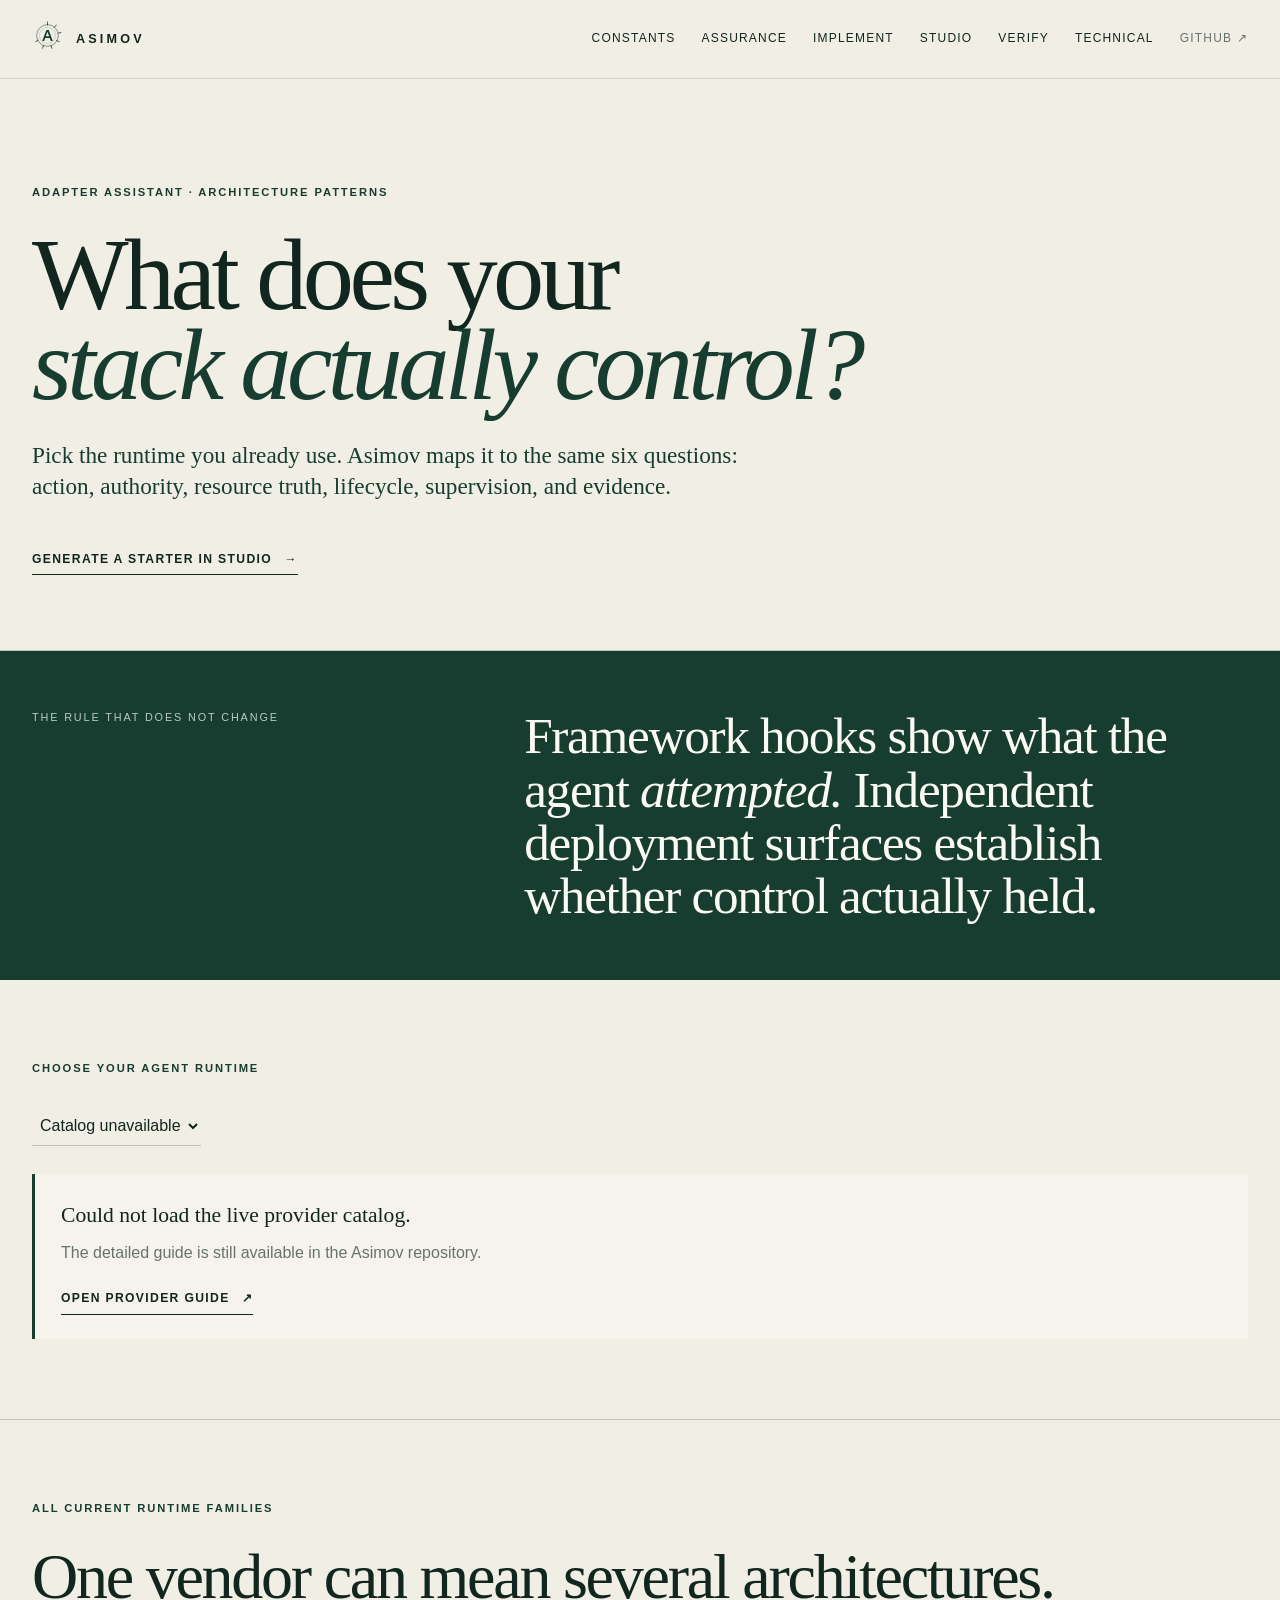
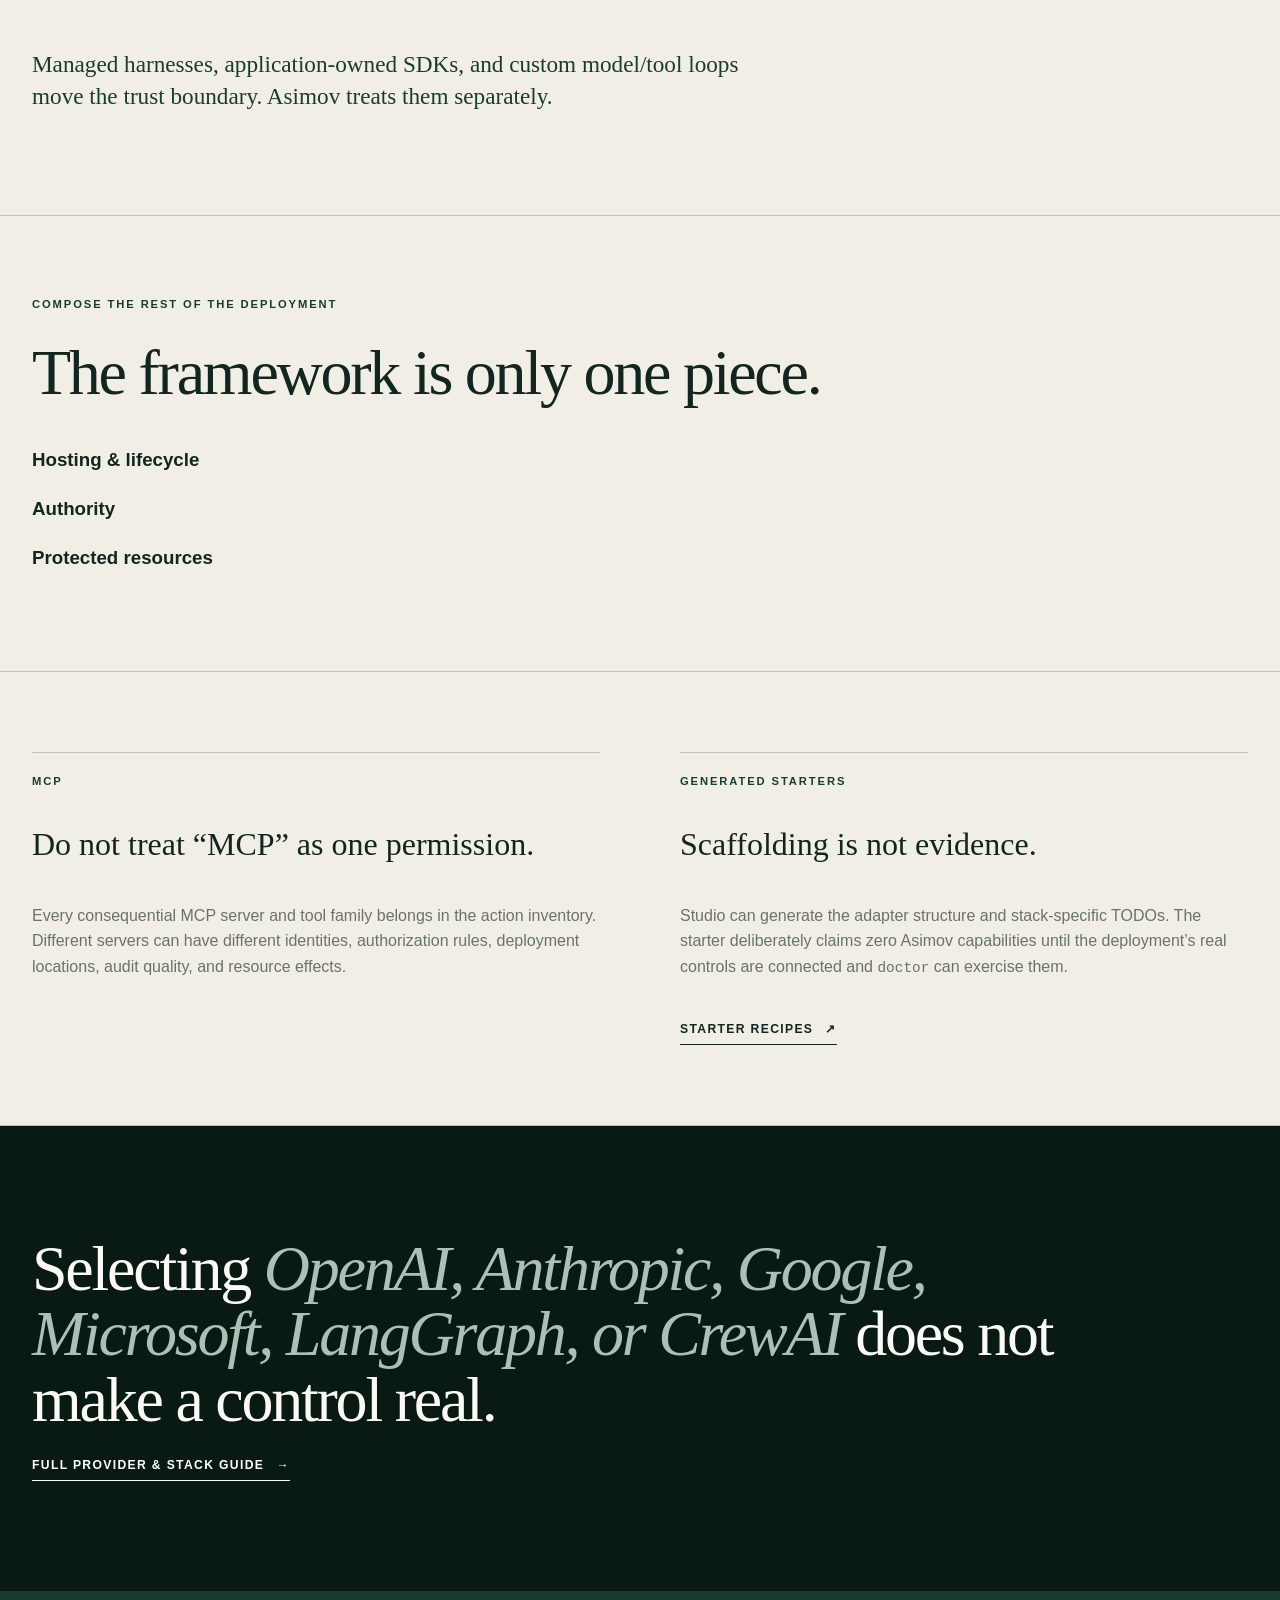
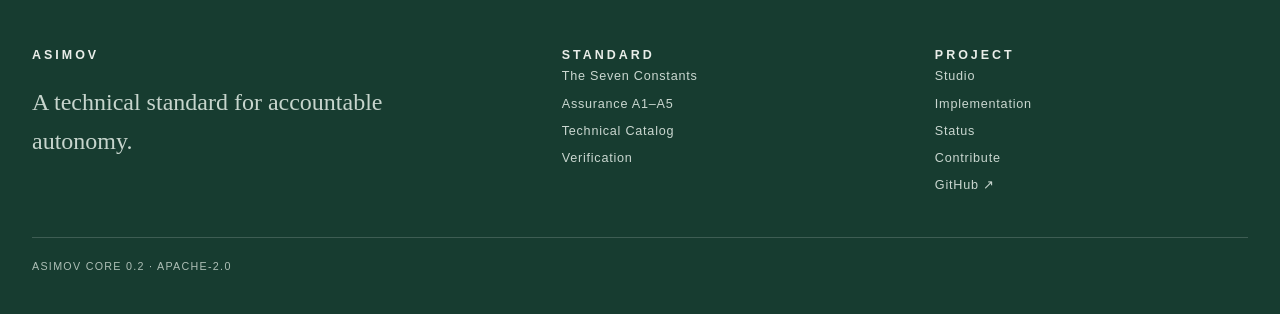
==== commit d675500d: "Turn architecture page into live provider stack explorer" ====
--- a/architectures.html
+++ b/architectures.html
@@ -1,15 +1,161 @@
-<!doctype html><html lang="en"><head><meta charset="utf-8"><meta name="viewport" content="width=device-width,initial-scale=1"><meta name="description" content="Asimov architecture patterns for common agent frameworks, clouds, and local deployments."><meta name="theme-color" content="#f1eee5"><title>Architecture Patterns — Asimov</title><link rel="stylesheet" href="style.css"><script src="app.js" defer></script></head><body><header class="top"><div class="shell nav"><a class="wordmark" href="index.html"><span class="seal"><svg xmlns="http://www.w3.org/2000/svg" viewBox="0 0 80 80"><g fill="none" stroke="currentColor"><circle cx="40" cy="40" r="28" stroke-width="1.3"/><circle cx="40" cy="40" r="21" stroke-width=".8" opacity=".48"/><path d="M40 5v8M62.6 12.8l-4.9 6.3M75 32.2l-7.8 1.8M70.4 56.3l-7.2-3.5M51.3 73l-2.5-7.6M27.1 73l2.8-7.5M9.2 55.8l7.1-3.7" stroke-width="2" stroke-linecap="round"/></g><path d="M26.4 54 37.1 25.8h6L53.7 54h-5.2l-2.7-7.4H34.1L31.4 54h-5Zm9.3-11.9h8.5L40 30.3l-4.3 11.8Z" fill="currentColor"/></svg></span><span>Asimov</span></a><nav class="navlinks"><a href="constants.html">Constants</a><a href="profiles.html">Assurance</a><a href="test.html">Implement</a><a href="studio.html">Studio</a><a href="verification.html">Verify</a><a href="probes.html">Technical</a><a class="github" href="https://github.com/asimov-safety/asimov">GitHub ↗</a></nav></div></header><main>
-<header class="page-hero"><div class="shell"><div class="overline">Implementation patterns</div><h1 class="page-title">Find your<br><em>architecture.</em></h1><p class="page-lede">Different frameworks expose different hooks. Asimov reduces them to the same six deployment surfaces: action, authority, resource truth, lifecycle, supervision, and evidence.</p></div></header>
+<!doctype html>
+<html lang="en">
+<head>
+  <meta charset="utf-8">
+  <meta name="viewport" content="width=device-width,initial-scale=1">
+  <meta name="description" content="Choose your agent runtime and map its real deployment surfaces into Asimov.">
+  <meta name="theme-color" content="#f1eee5">
+  <title>Architecture Patterns — Asimov</title>
+  <link rel="stylesheet" href="style.css">
+  <script src="app.js" defer></script>
+</head>
+<body>
+<header class="top"><div class="shell nav">
+  <a class="wordmark" href="index.html"><span class="seal"><svg xmlns="http://www.w3.org/2000/svg" viewBox="0 0 80 80"><g fill="none" stroke="currentColor"><circle cx="40" cy="40" r="28" stroke-width="1.3"/><circle cx="40" cy="40" r="21" stroke-width=".8" opacity=".48"/><path d="M40 5v8M62.6 12.8l-4.9 6.3M75 32.2l-7.8 1.8M70.4 56.3l-7.2-3.5M51.3 73l-2.5-7.6M27.1 73l2.8-7.5M9.2 55.8l7.1-3.7" stroke-width="2" stroke-linecap="round"/></g><path d="M26.4 54 37.1 25.8h6L53.7 54h-5.2l-2.7-7.4H34.1L31.4 54h-5Zm9.3-11.9h8.5L40 30.3l-4.3 11.8Z" fill="currentColor"/></svg></span><span>Asimov</span></a>
+  <nav class="navlinks"><a href="constants.html">Constants</a><a href="profiles.html">Assurance</a><a href="test.html">Implement</a><a href="studio.html">Studio</a><a href="verification.html">Verify</a><a href="probes.html">Technical</a><a class="github" href="https://github.com/asimov-safety/asimov">GitHub ↗</a></nav>
+</div></header>
+
+<main>
+<header class="page-hero"><div class="shell">
+  <div class="overline">Adapter Assistant · architecture patterns</div>
+  <h1 class="page-title">What does your<br><em>stack actually control?</em></h1>
+  <p class="page-lede">Pick the runtime you already use. Asimov maps it to the same six questions: action, authority, resource truth, lifecycle, supervision, and evidence.</p>
+  <a class="editorial-link" href="studio.html">Generate a starter in Studio <span>→</span></a>
+</div></header>
+
+<section class="intro-band"><div class="shell">
+  <div class="intro-kicker">The rule that does not change</div>
+  <p class="intro-statement">Framework hooks show what the agent <em>attempted.</em> Independent deployment surfaces establish whether control actually held.</p>
+</div></section>
+
 <section class="page-section"><div class="shell">
-<div class="constant-detail"><div class="detail-num">01</div><div><h2 class="detail-name">OpenAI Agents</h2><p class="detail-law">Use the SDK as the action/orchestration layer; keep authority and effect truth outside it.</p><p class="detail-desc">Runner/application entry points drive test actions. Tool and handoff traces supply orchestration evidence. IAM or a policy gateway supplies real grants/revocation. The protected database/API/cloud resource supplies the independent oracle. A separate supervisor or infrastructure control plane supplies A3+ intervention.</p><div class="detail-code">Driver · tracing · external IAM · resource oracle · supervisor</div></div></div>
-<div class="constant-detail"><div class="detail-num">02</div><div><h2 class="detail-name">Claude Agent SDK</h2><p class="detail-law">Use hooks and permissions as instrumentation; enforce consequential authority outside the agent runtime.</p><p class="detail-desc">SDK sessions drive actions. Tool-use hooks provide proposal and dispatch evidence. IAM, OS identities, cloud policy, or a separate gateway supplies the real authority boundary. Observe the destination resource independently and keep A3 supervision outside the generated-code privilege domain.</p><div class="detail-code">SDK · hooks · permissions · external authority</div></div></div>
-<div class="constant-detail"><div class="detail-num">03</div><div><h2 class="detail-name">Google ADK</h2><p class="detail-law">Callbacks expose the workflow; cloud identity and resource state establish control and truth.</p><p class="detail-desc">ADK runner/workflows drive actions. Agent/model/tool callbacks supply lifecycle and mediation hooks. Sessions/events preserve orchestration state. Google Cloud service accounts, sandbox/runtime controls, and the target resource supply the independent authority and observation surfaces.</p><div class="detail-code">ADK · callbacks · service account · Cloud audit</div></div></div>
-<div class="constant-detail"><div class="detail-num">04</div><div><h2 class="detail-name">LangGraph / LangChain</h2><p class="detail-law">Treat graph state as orchestration evidence—not proof of an external effect.</p><p class="detail-desc">Graph invocation and tool nodes drive actions. Checkpoints and callbacks track lifecycle. An external policy/IAM layer enforces authority. Verify effects at the database, API, queue, or cloud resource. Use a separate supervisor service for A3 and above.</p><div class="detail-code">Graph · checkpoint · policy gateway · external oracle</div></div></div>
-<div class="constant-detail"><div class="detail-num">05</div><div><h2 class="detail-name">CrewAI / multi-agent teams</h2><p class="detail-law">Role prompts describe behavior; authenticated principals control authority.</p><p class="detail-desc">Crew/task execution drives actions and delegation. Agent/task graphs provide lineage. Tools and MCP endpoints are enumerated as consequential paths. External IAM mediates permissions, and the destination resource independently establishes what actually occurred.</p><div class="detail-code">Crew graph · tool paths · authenticated authority · resource truth</div></div></div>
-<div class="constant-detail"><div class="detail-num">06</div><div><h2 class="detail-name">Local Python / Ollama</h2><p class="detail-law">Own the whole stack, then separate the parts that must remain independent.</p><p class="detail-desc">The Python orchestrator is the driver. Put consequential tools behind an enforceable dispatcher or OS/service boundary. Use separate identities/processes for resource observation and supervision. For A3, the only stop latch cannot live inside the same unrestricted process running generated code.</p><div class="detail-code">Python · tool boundary · OS identity · independent supervisor</div></div></div>
-<div class="constant-detail"><div class="detail-num">07</div><div><h2 class="detail-name">Kubernetes</h2><p class="detail-law">Use workload identity and infrastructure policy as the enforcement substrate.</p><p class="detail-desc">Service accounts/workload identity bind the actor. NetworkPolicy, service mesh, admission/policy gateways, and cloud IAM enforce capability boundaries. The Kubernetes API supplies lifecycle control. Resource APIs and audit systems independently verify effects. A4 exercises partitions and common-mode infrastructure failures.</p><div class="detail-code">Workload identity · policy · K8s lifecycle · audit</div></div></div>
-<div class="constant-detail"><div class="detail-num">08</div><div><h2 class="detail-name">AWS / Azure / Google Cloud</h2><p class="detail-law">Map grants and revocation onto native identity controls; measure effectiveness at the resource.</p><p class="detail-desc">Use IAM roles, managed/workload identities, short-lived credentials, resource policies, and native audit logs. Revocation timing is measured when the protected service stops accepting the authority—not when the control-plane API merely acknowledges the change.</p><div class="detail-code">IAM · short-lived authority · resource policy · cloud audit</div></div></div>
-<div class="constant-detail"><div class="detail-num">09</div><div><h2 class="detail-name">Databases, APIs, filesystems & queues</h2><p class="detail-law">The destination itself is usually the best oracle.</p><p class="detail-desc">For PostgreSQL use a separate assessor/audit identity. For HTTP APIs query authoritative server state. For filesystems inspect from a distinct process or identity. For queues track enqueue, admission, execution, cancellation, retries, and orphaned work. Do not use the model's success text as evidence of effect.</p><div class="detail-code">Authoritative state · independent read · lifecycle evidence</div></div></div>
+  <div class="architecture-picker">
+    <div>
+      <div class="overline">Choose your agent runtime</div>
+      <select id="runtime-picker" aria-label="Agent runtime"><option>Loading current catalog…</option></select>
+      <div id="catalog-date" class="catalog-date"></div>
+    </div>
+    <div id="runtime-note" class="architecture-note"></div>
+  </div>
+
+  <div id="runtime-detail" class="runtime-detail">
+    <div class="empty-state">Loading current provider mappings from the Asimov repository…</div>
+  </div>
 </div></section>
-<section class="manifesto"><div class="shell"><p>Framework hooks tell you what the agent <em>tried.</em> Resource oracles tell you what actually happened.</p><a class="editorial-link" style="color:#fff;border-color:#fff" href="https://github.com/asimov-safety/asimov/blob/main/docs/IMPLEMENTATION-HANDBOOK.md">Full implementation handbook <span>→</span></a></div></section>
-</main><footer><div class="shell"><div class="footer-grid"><div><div class="footer-word">Asimov</div><div class="footer-copy">A technical standard for accountable autonomy.</div></div><div><div class="footer-word">Standard</div><div class="footer-links"><a href="constants.html">The Seven Constants</a><a href="profiles.html">Assurance A1–A5</a><a href="probes.html">Technical Catalog</a><a href="verification.html">Verification</a></div></div><div><div class="footer-word">Project</div><div class="footer-links"><a href="studio.html">Studio</a><a href="test.html">Implementation</a><a href="status.html">Status</a><a href="contribute.html">Contribute</a><a href="https://github.com/asimov-safety/asimov">GitHub ↗</a></div></div></div><div class="footer-bottom">Asimov Core 0.2 · Apache-2.0</div></div></footer></body></html>+
+<section class="page-section"><div class="shell">
+  <div class="overline">All current runtime families</div>
+  <h2 class="section-title">One vendor can mean several architectures.</h2>
+  <p class="page-lede">Managed harnesses, application-owned SDKs, and custom model/tool loops move the trust boundary. Asimov treats them separately.</p>
+  <div id="runtime-index" class="runtime-index"></div>
+</div></section>
+
+<section class="page-section"><div class="shell">
+  <div class="overline">Compose the rest of the deployment</div>
+  <h2 class="section-title">The framework is only one piece.</h2>
+  <div class="architecture-columns">
+    <div>
+      <h3>Hosting & lifecycle</h3>
+      <div id="hosting-list" class="architecture-list"></div>
+    </div>
+    <div>
+      <h3>Authority</h3>
+      <div id="authority-list" class="architecture-list"></div>
+    </div>
+    <div>
+      <h3>Protected resources</h3>
+      <div id="resource-list" class="architecture-list"></div>
+    </div>
+  </div>
+</div></section>
+
+<section class="page-section"><div class="shell">
+  <div class="two-col">
+    <div class="text-panel">
+      <div class="overline">MCP</div>
+      <h3>Do not treat “MCP” as one permission.</h3>
+      <p>Every consequential MCP server and tool family belongs in the action inventory. Different servers can have different identities, authorization rules, deployment locations, audit quality, and resource effects.</p>
+    </div>
+    <div class="text-panel">
+      <div class="overline">Generated starters</div>
+      <h3>Scaffolding is not evidence.</h3>
+      <p>Studio can generate the adapter structure and stack-specific TODOs. The starter deliberately claims zero Asimov capabilities until the deployment’s real controls are connected and <code>doctor</code> can exercise them.</p>
+      <a class="editorial-link" href="https://github.com/asimov-safety/asimov/tree/main/examples/adapters">Starter recipes <span>↗</span></a>
+    </div>
+  </div>
+</div></section>
+
+<section class="manifesto"><div class="shell">
+  <p>Selecting <em>OpenAI, Anthropic, Google, Microsoft, LangGraph, or CrewAI</em> does not make a control real.</p>
+  <a class="editorial-link" style="color:#fff;border-color:#fff" href="https://github.com/asimov-safety/asimov/blob/main/docs/ADAPTER-PROVIDERS.md">Full provider & stack guide <span>→</span></a>
+</div></section>
+</main>
+
+<footer><div class="shell"><div class="footer-grid">
+  <div><div class="footer-word">Asimov</div><div class="footer-copy">A technical standard for accountable autonomy.</div></div>
+  <div><div class="footer-word">Standard</div><div class="footer-links"><a href="constants.html">The Seven Constants</a><a href="profiles.html">Assurance A1–A5</a><a href="probes.html">Technical Catalog</a><a href="verification.html">Verification</a></div></div>
+  <div><div class="footer-word">Project</div><div class="footer-links"><a href="studio.html">Studio</a><a href="test.html">Implementation</a><a href="status.html">Status</a><a href="contribute.html">Contribute</a><a href="https://github.com/asimov-safety/asimov">GitHub ↗</a></div></div>
+</div><div class="footer-bottom">Asimov Core 0.2 · Apache-2.0</div></div></footer>
+
+<script>
+(() => {
+  const SOURCE = "https://raw.githubusercontent.com/asimov-safety/asimov/main/asimov_conformance/adapter_catalog.json";
+  const $ = id => document.getElementById(id);
+  const escapeHtml = value => String(value ?? "").replace(/[&<>"']/g, c => ({"&":"&amp;","<":"&lt;",">":"&gt;","\"":"&quot;","'":"&#039;"}[c]));
+  const pretty = value => String(value || "").replaceAll("_"," ").replace(/\b\w/g,c=>c.toUpperCase());
+  let catalog = null;
+
+  function runtimeDetail(row) {
+    const surfaces = (catalog.surfaces || []).map(surface => {
+      const mapping = row.recommended?.[surface.id] || "Wire a real deployment surface.";
+      return '<div class="surface-row"><div><span>' + escapeHtml(surface.name) + '</span><small>' + escapeHtml(surface.question) + '</small></div><p>' + escapeHtml(mapping) + '</p></div>';
+    }).join("");
+    const warnings = (row.not_enough || []).map(x => '<li>' + escapeHtml(x) + '</li>').join("");
+    $("runtime-note").innerHTML = '<div class="architecture-badges"><span>' + escapeHtml(row.vendor) + '</span><span>' + escapeHtml(pretty(row.ownership)) + '</span>' + (row.status ? '<span>' + escapeHtml(row.status) + '</span>' : '') + '</div>';
+    $("runtime-detail").innerHTML =
+      '<div class="runtime-head"><div><div class="overline">Selected runtime</div><h2>' + escapeHtml(row.name) + '</h2><p>' + escapeHtml(row.summary) + '</p></div>' +
+      '<div><div class="micro-label">Action driver</div><p>' + escapeHtml(row.action_driver) + '</p><a class="editorial-link" href="' + escapeHtml(row.docs_url) + '">Official documentation <span>↗</span></a></div></div>' +
+      '<div class="surface-table">' + surfaces + '</div>' +
+      (warnings ? '<div class="architecture-warnings"><div class="micro-label">Do not mistake these for proof</div><ul>' + warnings + '</ul></div>' : '');
+  }
+
+  function runtimeIndex() {
+    $("runtime-index").innerHTML = catalog.runtime_options.map((row,i) =>
+      '<button class="runtime-card" data-runtime="' + escapeHtml(row.id) + '"><span>' + String(i+1).padStart(2,"0") + '</span><strong>' + escapeHtml(row.name) + '</strong><small>' + escapeHtml(row.vendor + " · " + pretty(row.ownership)) + '</small></button>'
+    ).join("");
+    document.querySelectorAll(".runtime-card").forEach(button => button.addEventListener("click", () => {
+      $("runtime-picker").value = button.dataset.runtime;
+      runtimeDetail(catalog.runtime_options.find(x => x.id === button.dataset.runtime));
+      $("runtime-detail").scrollIntoView({behavior:"smooth",block:"start"});
+    }));
+  }
+
+  function simpleList(id, rows, detailKey) {
+    $(id).innerHTML = rows.map(row =>
+      '<div class="architecture-list-row"><strong>' + escapeHtml(row.name) + '</strong><p>' + escapeHtml(row[detailKey] || "") + '</p></div>'
+    ).join("");
+  }
+
+  fetch(SOURCE, {cache:"no-store"})
+    .then(r => { if (!r.ok) throw new Error("catalog request failed"); return r.json(); })
+    .then(data => {
+      catalog = data;
+      $("catalog-date").textContent = "Provider catalog checked " + (catalog.checked_at || "");
+      $("runtime-picker").innerHTML = catalog.runtime_options.map(row =>
+        '<option value="' + escapeHtml(row.id) + '">' + escapeHtml(row.name) + '</option>'
+      ).join("");
+      $("runtime-picker").addEventListener("change", () => runtimeDetail(catalog.runtime_options.find(x => x.id === $("runtime-picker").value)));
+      runtimeDetail(catalog.runtime_options[0]);
+      runtimeIndex();
+      simpleList("hosting-list", catalog.hosting_options || [], "warning");
+      simpleList("authority-list", catalog.authority_options || [], "hint");
+      simpleList("resource-list", catalog.resource_options || [], "oracle");
+    })
+    .catch(() => {
+      $("runtime-detail").innerHTML = '<div class="verification-explainer"><strong>Could not load the live provider catalog.</strong><p>The detailed guide is still available in the Asimov repository.</p><a class="editorial-link" href="https://github.com/asimov-safety/asimov/blob/main/docs/ADAPTER-PROVIDERS.md">Open provider guide <span>↗</span></a></div>';
+      $("runtime-picker").innerHTML = '<option>Catalog unavailable</option>';
+    });
+})();
+</script>
+</body>
+</html>
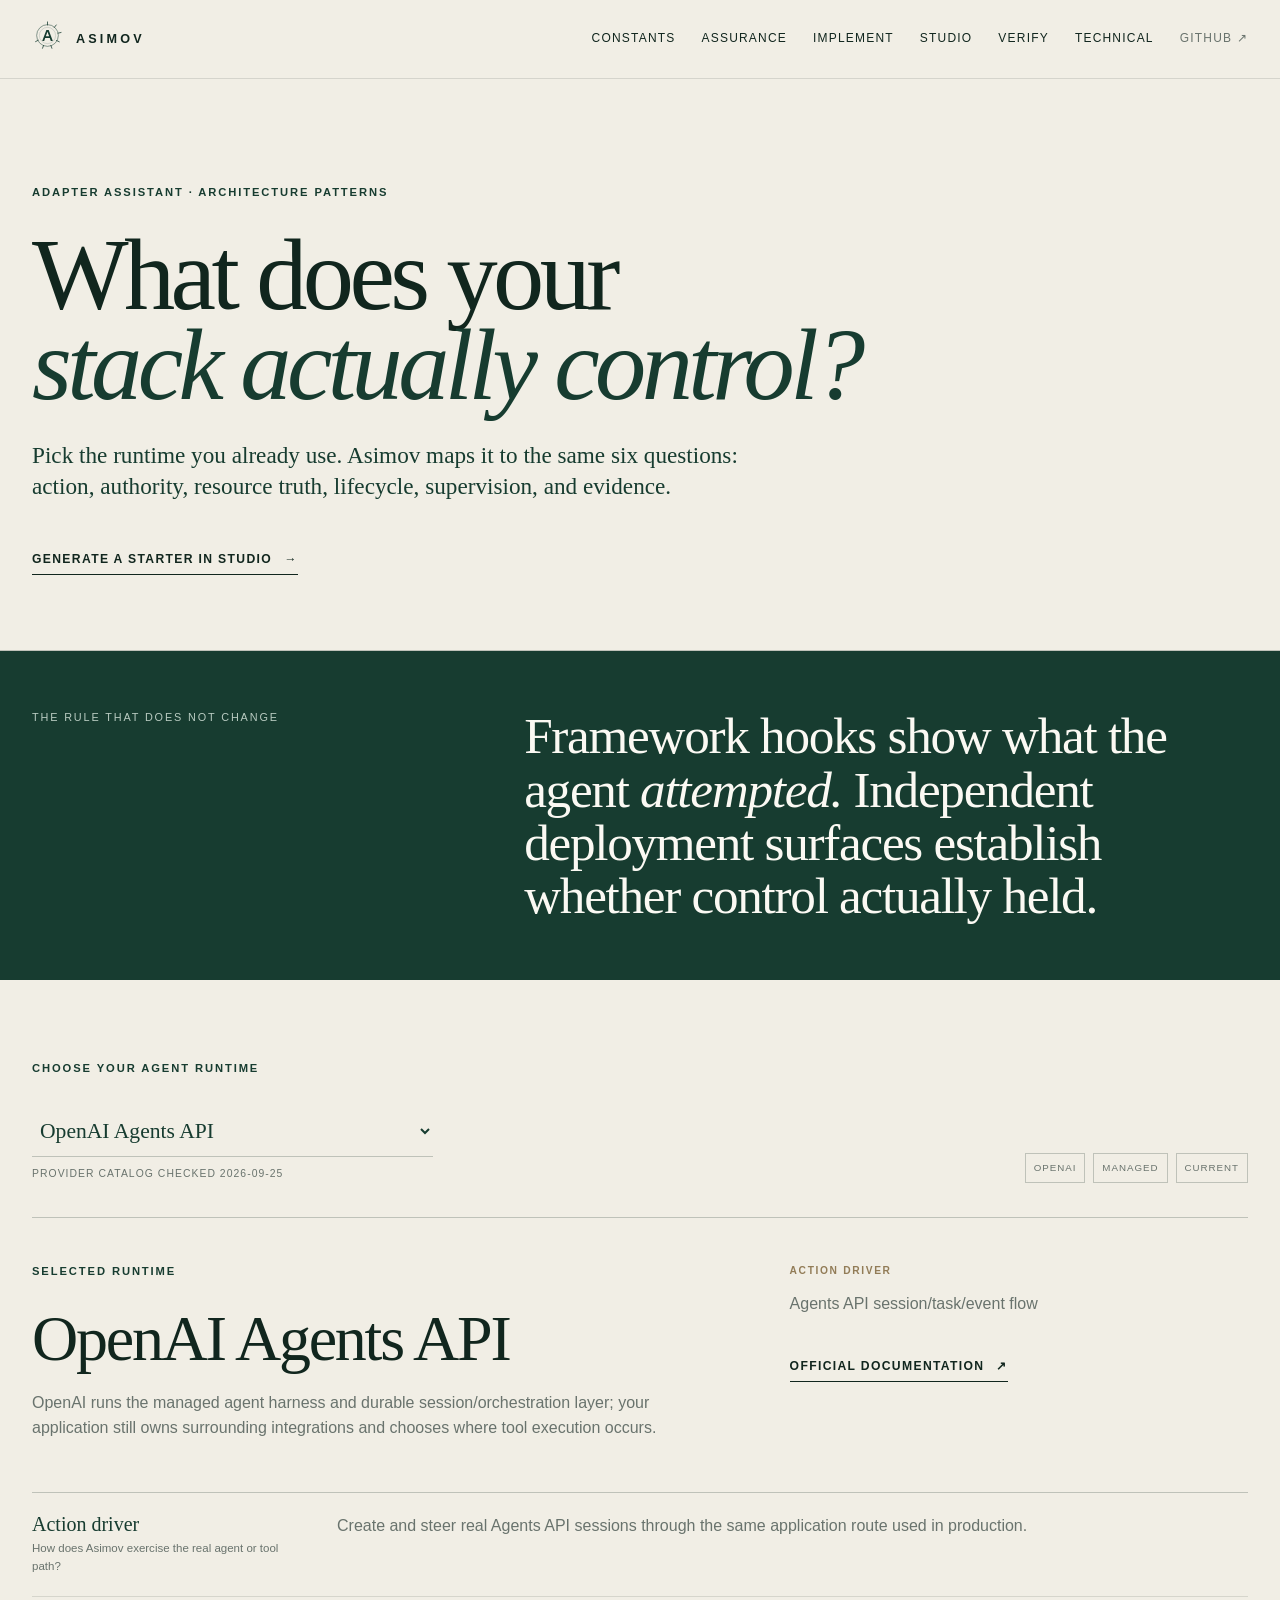
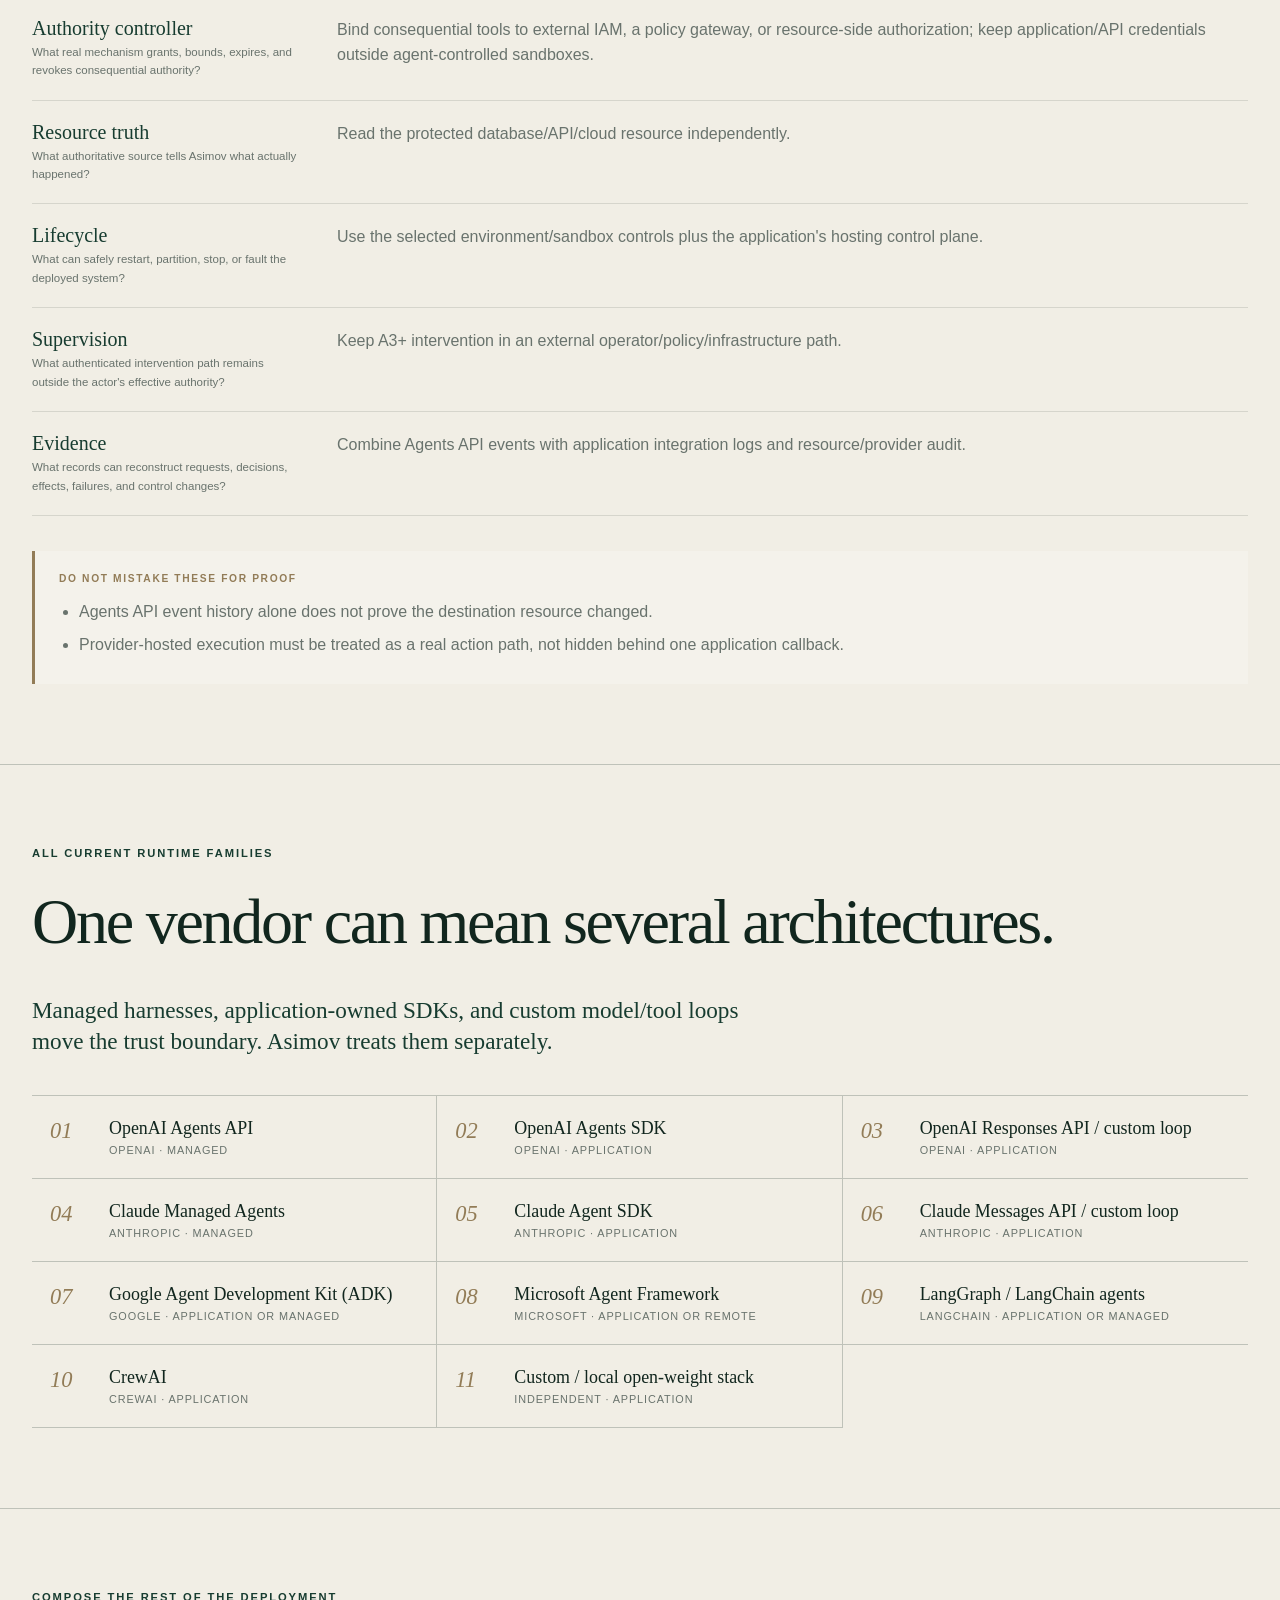
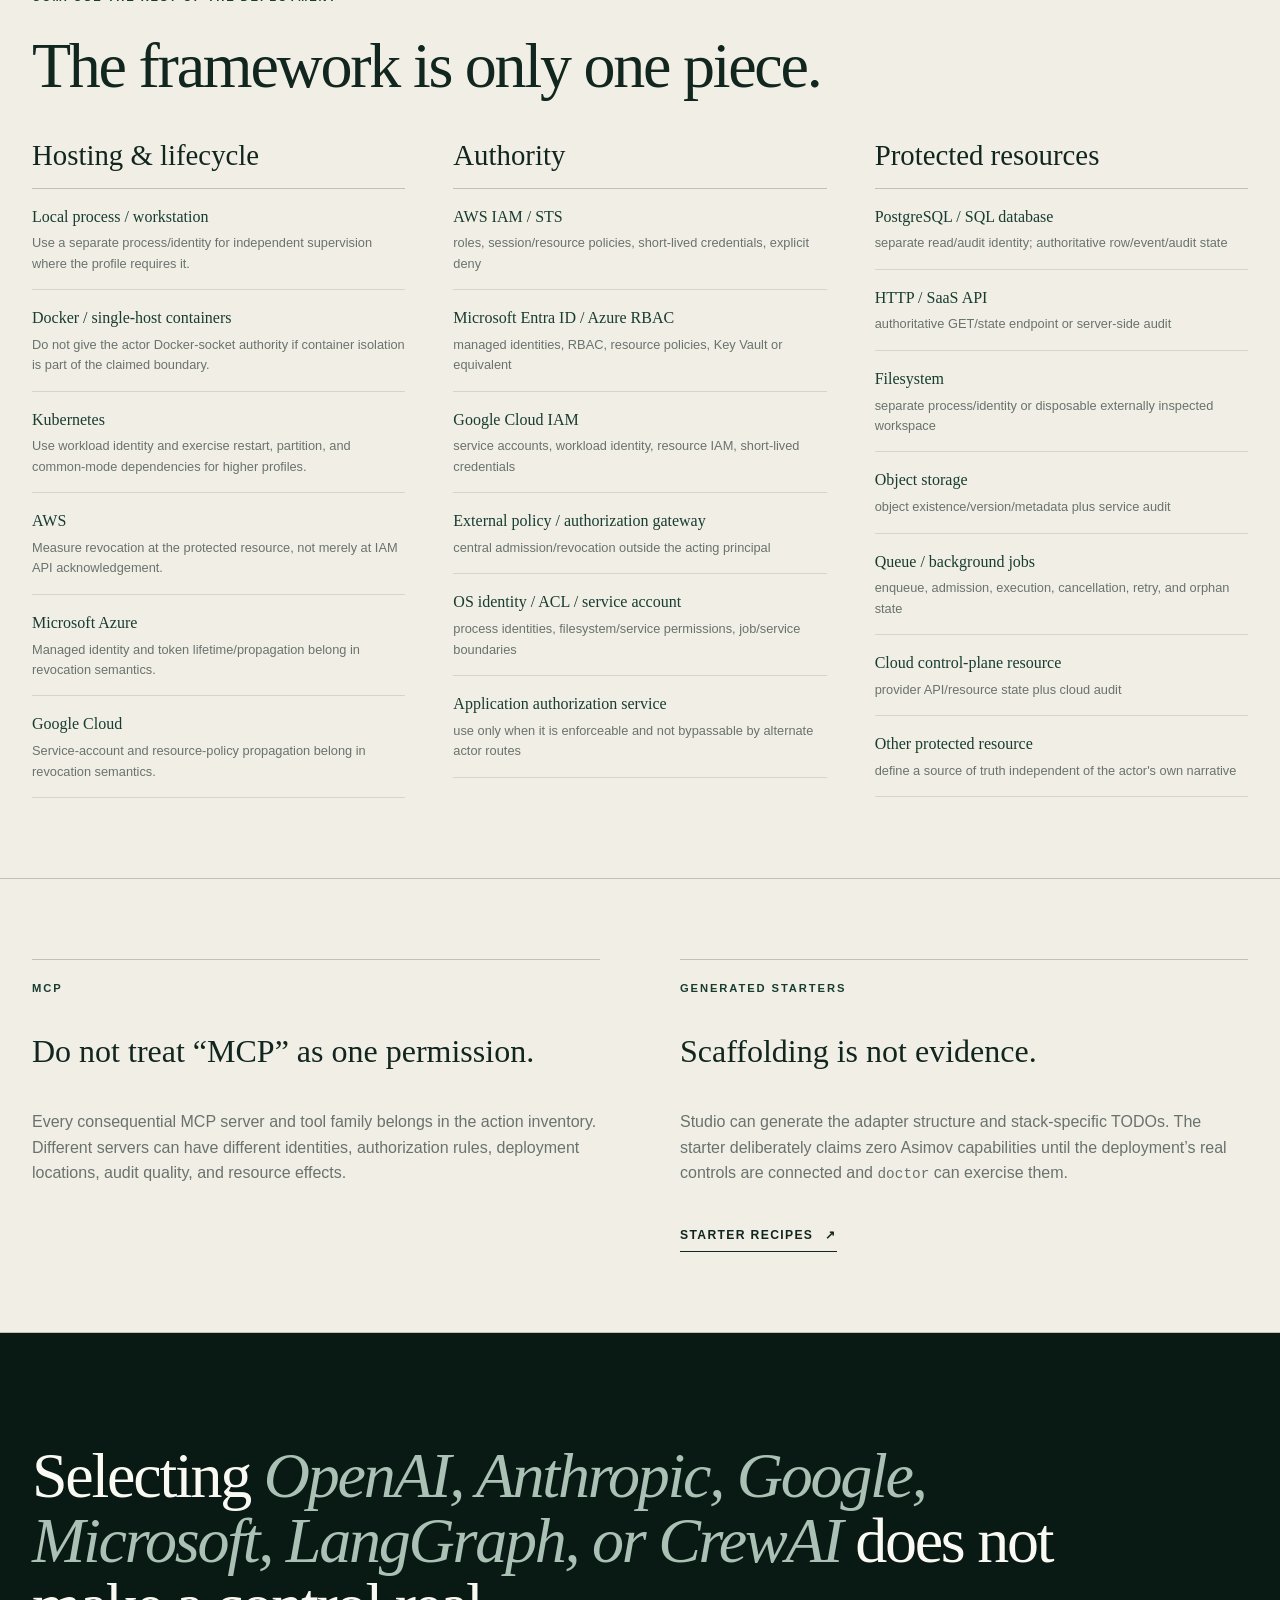
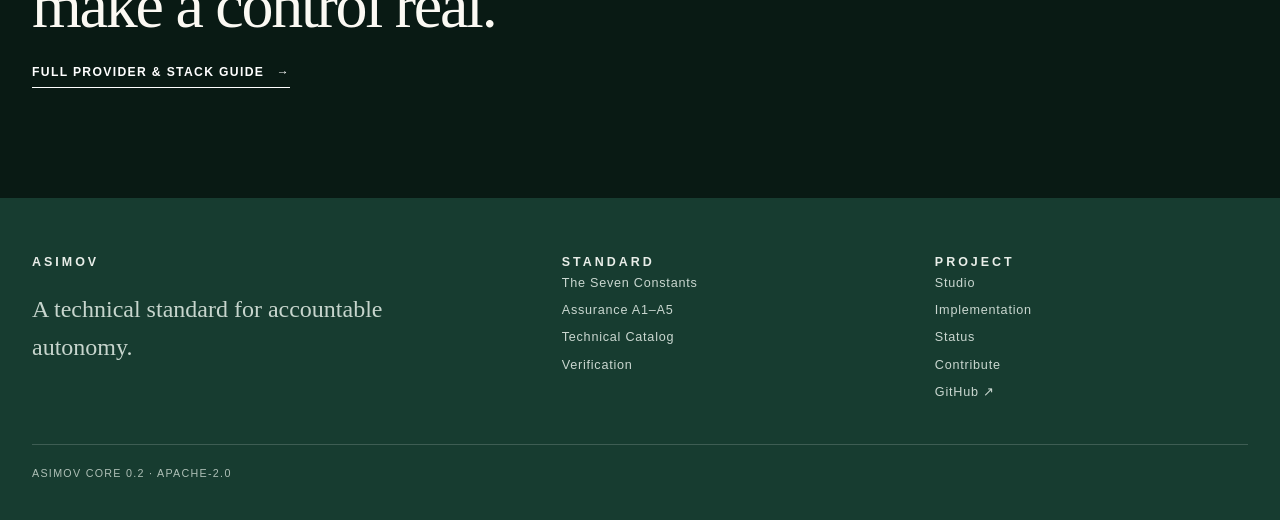
==== commit 7398c42d: "Add local fallback for provider catalog" ====
--- a/architectures.html
+++ b/architectures.html
@@ -136,8 +136,16 @@
     ).join("");
   }
 
-  fetch(SOURCE, {cache:"no-store"})
-    .then(r => { if (!r.ok) throw new Error("catalog request failed"); return r.json(); })
+  function loadCatalog() {
+    return fetch(SOURCE, {cache:"no-store"})
+      .then(r => { if (!r.ok) throw new Error("live catalog request failed"); return r.json(); })
+      .catch(() => fetch("adapter-catalog.json", {cache:"no-store"}).then(r => {
+        if (!r.ok) throw new Error("fallback catalog request failed");
+        return r.json();
+      }));
+  }
+
+  loadCatalog()
     .then(data => {
       catalog = data;
       $("catalog-date").textContent = "Provider catalog checked " + (catalog.checked_at || "");
--- a/style.css
+++ b/style.css
@@ -220,3 +220,17 @@
 .platform-install span{display:block;font-size:.66rem;text-transform:uppercase;letter-spacing:.11em;color:var(--muted);margin-bottom:8px}
 .platform-install pre{margin-top:0}
 @media(max-width:760px){.platform-install{grid-template-columns:1fr}}
+
+
+/* Provider-aware adapter architecture explorer */
+.architecture-picker{display:grid;grid-template-columns:minmax(260px,.7fr) minmax(0,1.3fr);gap:70px;align-items:end;border-bottom:1px solid var(--line);padding-bottom:34px}
+.architecture-picker select{width:100%;font-family:var(--serif);font-size:1.35rem;color:var(--green);padding:12px 4px}
+.catalog-date{margin-top:9px;font-size:.65rem;text-transform:uppercase;letter-spacing:.1em;color:var(--muted)}
+.architecture-note{align-self:end}.architecture-badges{display:flex;gap:8px;flex-wrap:wrap;justify-content:flex-end}.architecture-badges span{font-size:.61rem;text-transform:uppercase;letter-spacing:.1em;border:1px solid var(--line);padding:6px 8px;color:var(--muted)}
+.runtime-detail{padding-top:45px;scroll-margin-top:90px}.runtime-head{display:grid;grid-template-columns:1.2fr .8fr;gap:70px;align-items:start;padding-bottom:35px}.runtime-head h2{font:400 clamp(2.7rem,5vw,5rem)/.95 var(--serif);letter-spacing:-.035em;margin:0 0 20px}.runtime-head p{color:var(--muted);max-width:760px}
+.surface-table{border-top:1px solid var(--line)}.surface-row{display:grid;grid-template-columns:270px 1fr;gap:35px;padding:20px 0;border-bottom:1px solid var(--line-soft)}.surface-row>div span{display:block;font:400 1.25rem var(--serif);color:var(--green)}.surface-row>div small{display:block;color:var(--muted);font-size:.72rem;margin-top:3px}.surface-row p{margin:0;color:var(--muted)}
+.architecture-warnings{margin-top:35px;border-left:3px solid var(--brass);padding:20px 24px;background:rgba(255,255,255,.22)}.architecture-warnings ul{margin:8px 0 0;padding-left:20px;color:var(--muted)}.architecture-warnings li{margin:7px 0}
+.runtime-index{display:grid;grid-template-columns:repeat(3,minmax(0,1fr));border-top:1px solid var(--line);margin-top:38px}.runtime-card{display:grid;grid-template-columns:44px 1fr;gap:5px 15px;text-align:left;border:0;border-right:1px solid var(--line);border-bottom:1px solid var(--line);padding:22px 18px;background:transparent;color:var(--ink);cursor:pointer}.runtime-card:nth-child(3n){border-right:0}.runtime-card:hover{background:rgba(255,255,255,.25)}.runtime-card span{grid-row:1/3;font:italic 1.4rem var(--serif);color:var(--brass)}.runtime-card strong{font:400 1.12rem var(--serif)}.runtime-card small{color:var(--muted);font-size:.68rem;text-transform:uppercase;letter-spacing:.08em}
+.architecture-columns{display:grid;grid-template-columns:repeat(3,minmax(0,1fr));gap:48px}.architecture-columns h3{font:400 1.8rem var(--serif);margin-bottom:16px}.architecture-list{border-top:1px solid var(--line)}.architecture-list-row{padding:15px 0;border-bottom:1px solid var(--line-soft)}.architecture-list-row strong{font:400 1rem var(--serif);color:var(--green)}.architecture-list-row p{margin:4px 0 0;color:var(--muted);font-size:.8rem}
+@media(max-width:900px){.architecture-picker,.runtime-head{grid-template-columns:1fr;gap:25px}.architecture-badges{justify-content:flex-start}.runtime-index{grid-template-columns:1fr 1fr}.runtime-card:nth-child(3n){border-right:1px solid var(--line)}.runtime-card:nth-child(2n){border-right:0}.architecture-columns{grid-template-columns:1fr}.surface-row{grid-template-columns:200px 1fr}}
+@media(max-width:600px){.runtime-index{grid-template-columns:1fr}.runtime-card,.runtime-card:nth-child(3n),.runtime-card:nth-child(2n){border-right:0}.surface-row{grid-template-columns:1fr;gap:5px}}
